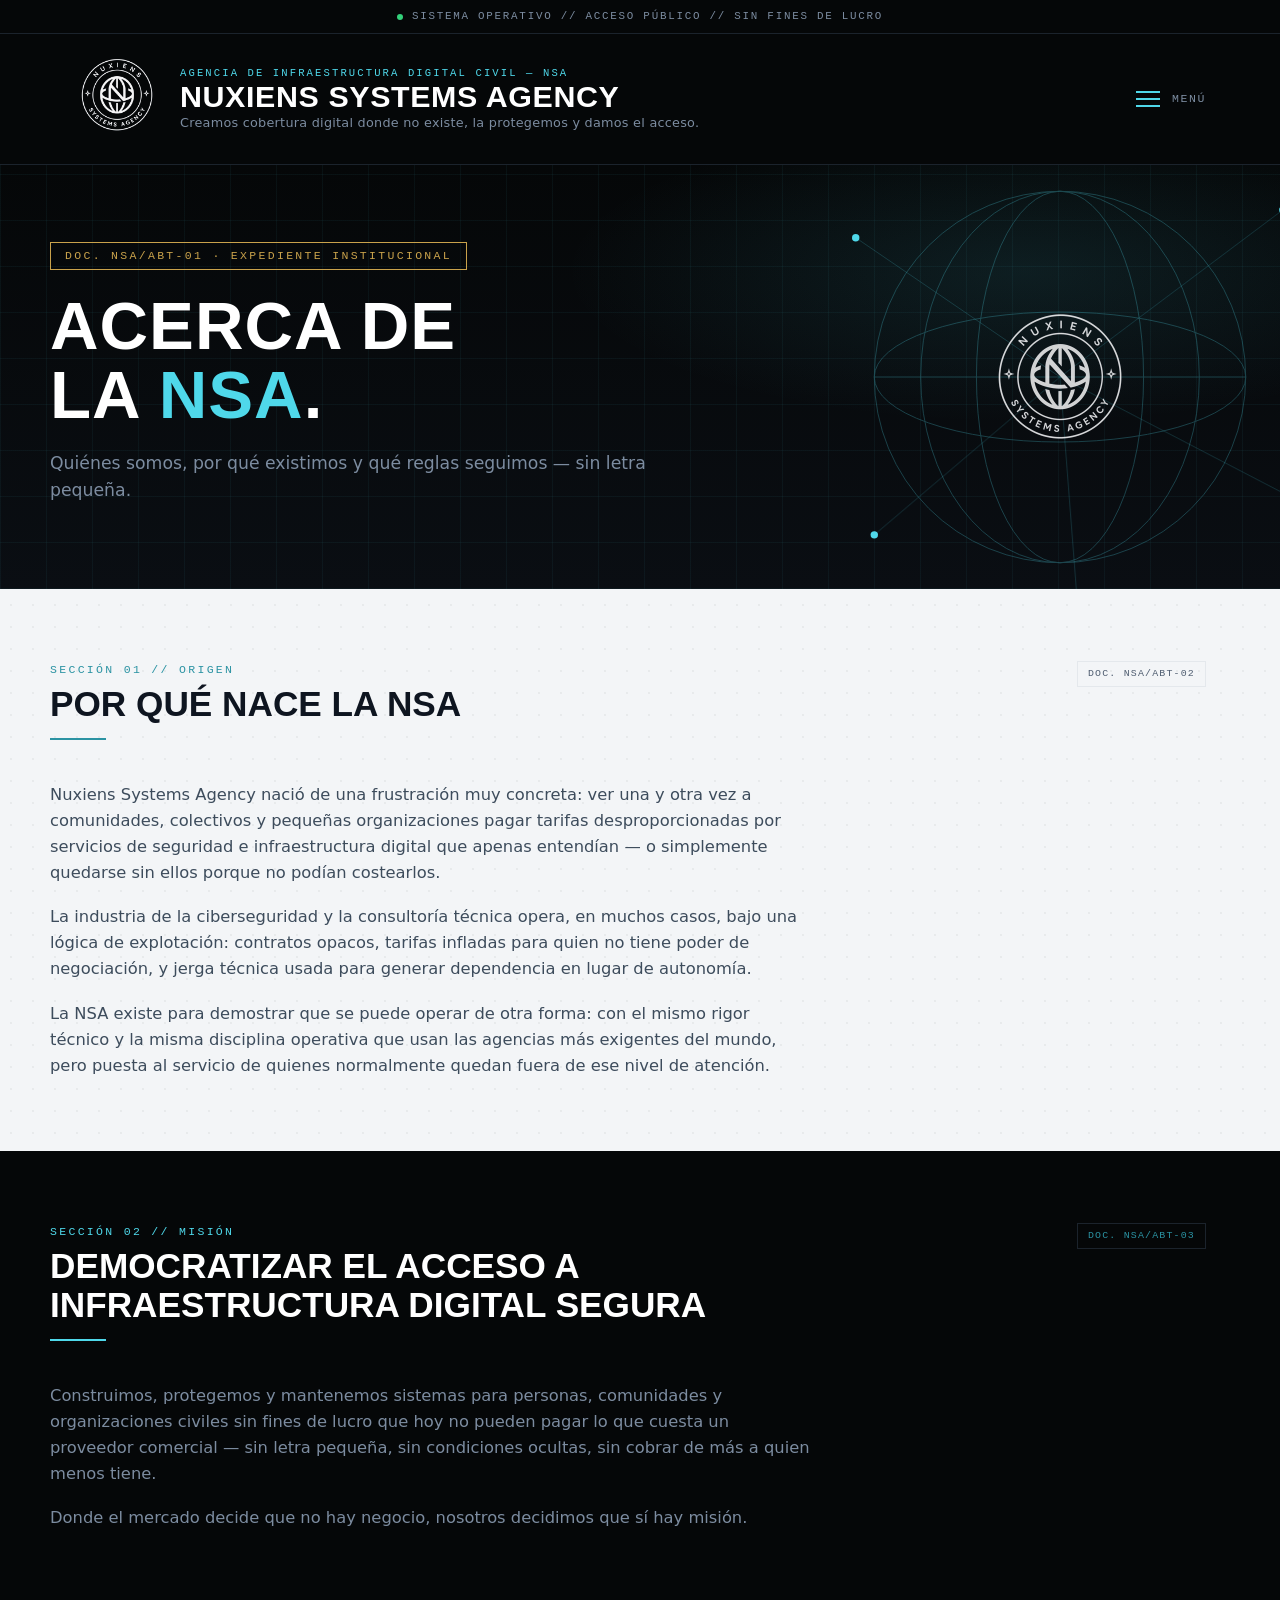
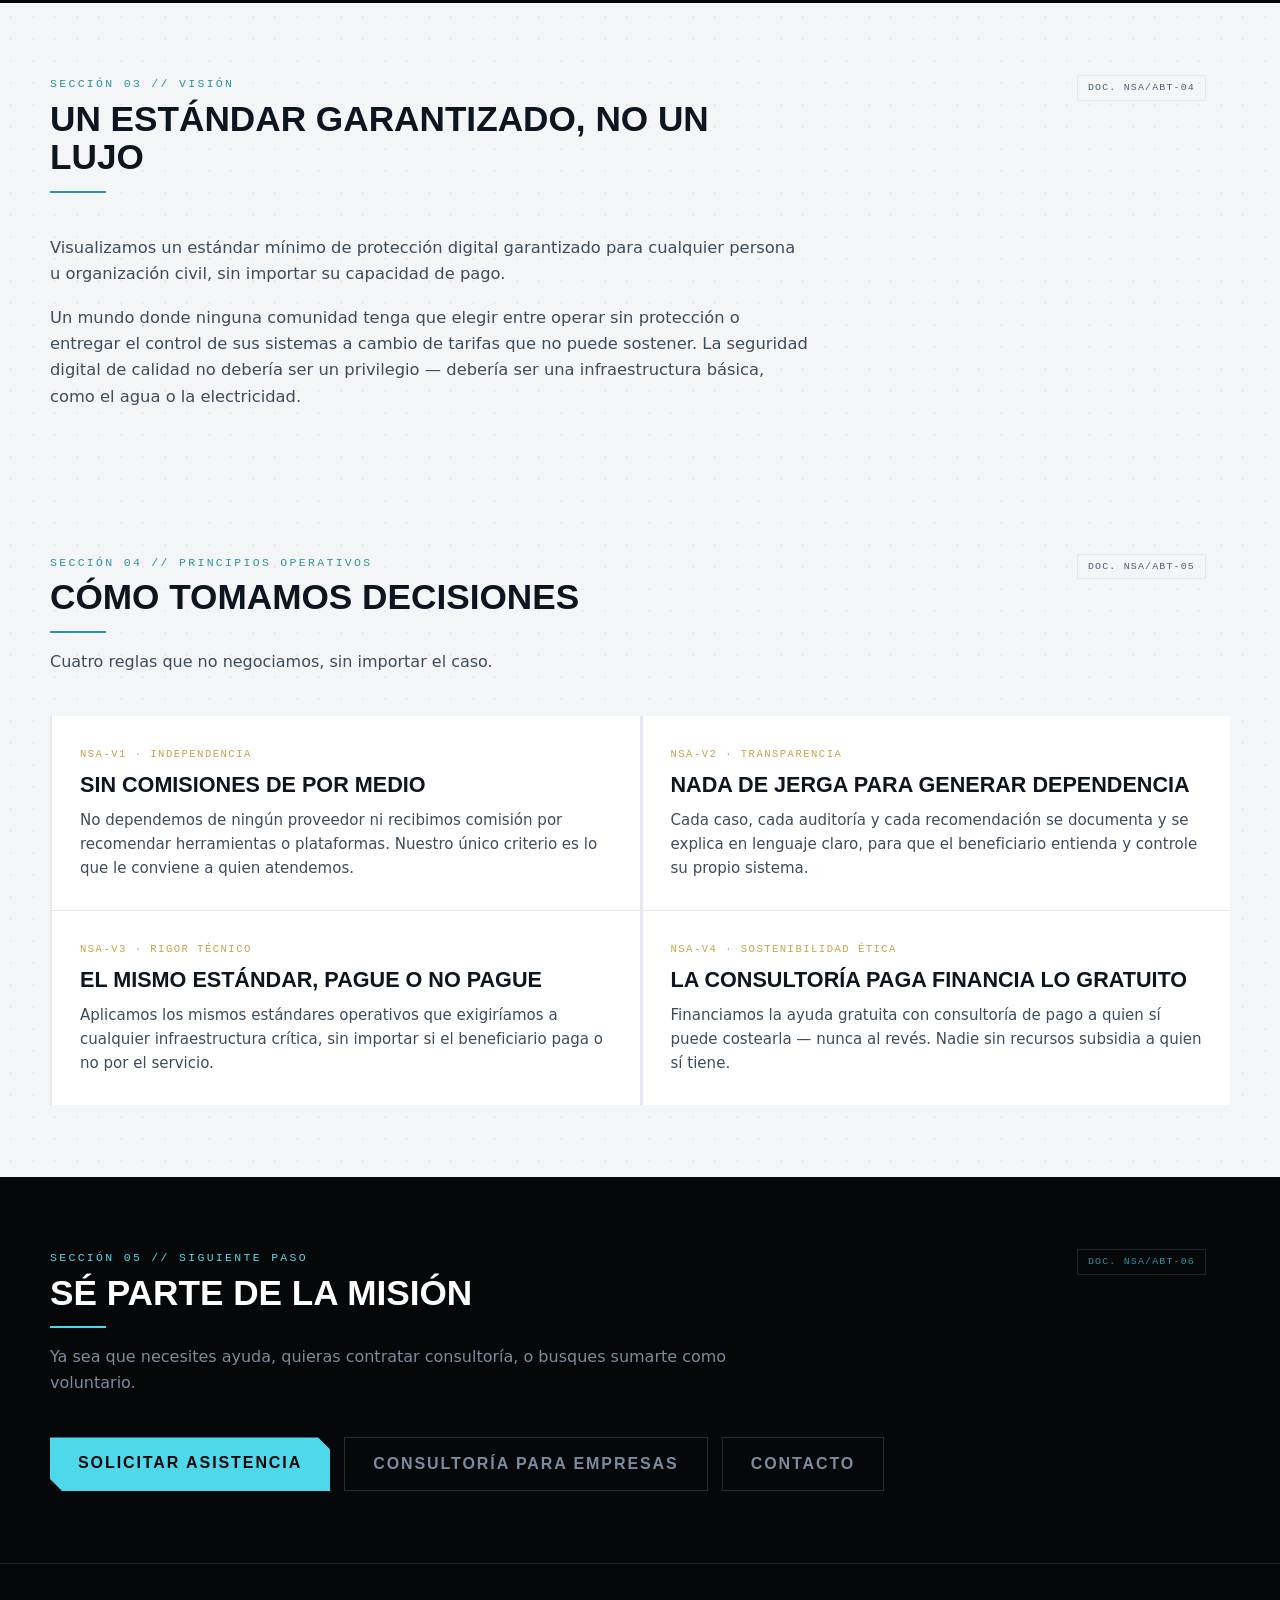
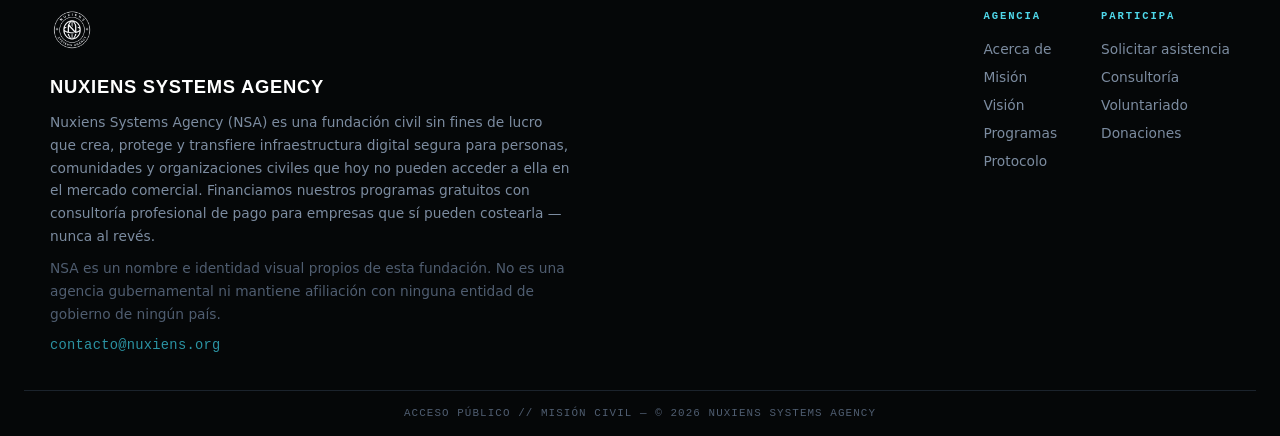
==== acerca/index.html @ 6e43132d "Clean About URL, sidebar-style menu, logo links home (#14) - Move acerca.html to acerca/index.html s" ====
<!DOCTYPE html>
<html lang="es">
<head>
<meta charset="UTF-8">
<meta name="viewport" content="width=device-width, initial-scale=1.0">
<title>Acerca de — Nuxiens Systems Agency</title>
<link rel="icon" type="image/png" sizes="32x32" href="/favicon-32.png">
<link rel="apple-touch-icon" sizes="180x180" href="/favicon-180.png">
<meta http-equiv="Content-Security-Policy" content="default-src 'none'; style-src 'self' https://fonts.googleapis.com; font-src https://fonts.gstatic.com; img-src 'self'; connect-src 'none'; script-src 'none'; object-src 'none'; base-uri 'none'; form-action 'none'; upgrade-insecure-requests">
<meta name="referrer" content="strict-origin-when-cross-origin">
<link rel="preconnect" href="https://fonts.googleapis.com">
<link rel="preconnect" href="https://fonts.gstatic.com" crossorigin>
<link href="https://fonts.googleapis.com/css2?family=Saira+Condensed:wght@500;600;700&family=Public+Sans:wght@400;500;600;700&family=IBM+Plex+Mono:wght@400;500&display=swap" rel="stylesheet">
<link rel="stylesheet" href="/style.css">
</head>
<body>

<!-- Barra de estado del sistema -->
<div class="status-bar"><span class="status-dot" aria-hidden="true"></span>Sistema operativo // Acceso público // Sin fines de lucro</div>

<header>
  <div class="header-inner">
    <!-- Sello oficial NSA -->
    <a href="/" aria-label="Ir al inicio">
      <img class="seal" src="/nsa-seal.png" width="86" height="86" alt="Sello de Nuxiens Systems Agency">
    </a>
    <div class="agency-id">
      <div class="eyebrow">Agencia de infraestructura digital civil — NSA</div>
      <h1>Nuxiens Systems Agency</h1>
      <div class="sub">Creamos cobertura digital donde no existe, la protegemos y damos el acceso.</div>
    </div>
    <a href="#menu-open" class="menu-btn">
      <span class="menu-icon"><span></span><span></span><span></span></span>
      <span class="menu-btn-text">Menú</span>
    </a>
  </div>
</header>

<!-- Panel de navegación tipo sidebar (se abre/cierra vía :target, sin JS) -->
<div id="menu-open" class="menu-overlay" aria-label="Navegación principal">
  <a href="/acerca/#acerca" class="menu-backdrop" aria-label="Cerrar menú"></a>
  <nav class="menu-panel">
    <a href="/acerca/#acerca" class="menu-close">Cerrar ×</a>
    <div class="menu-overlay-inner">
      <a href="/acerca/" class="menu-link" aria-current="page"><span class="menu-num">01</span>Acerca de</a>
      <a href="/#mision" class="menu-link"><span class="menu-num">02</span>Misión</a>
      <a href="/#vision" class="menu-link"><span class="menu-num">03</span>Visión</a>
      <a href="/#programas" class="menu-link"><span class="menu-num">04</span>Programas</a>
      <a href="/#consultoria" class="menu-link"><span class="menu-num">05</span>Consultoría</a>
      <a href="/#operacion" class="menu-link"><span class="menu-num">06</span>Cómo operamos</a>
      <a href="/#elegibilidad" class="menu-link"><span class="menu-num">07</span>Elegibilidad</a>
      <a href="/#contacto" class="menu-link"><span class="menu-num">08</span>Contacto</a>
    </div>
  </nav>
</div>

<!-- HERO -->
<section class="hero" id="acerca">
  <div class="hero-network-wrap" aria-hidden="true">
    <svg class="hero-network" viewBox="0 0 560 560">
      <g class="hn-grid">
        <circle cx="280" cy="280" r="200"/>
        <ellipse cx="280" cy="280" rx="200" ry="70"/>
        <ellipse cx="280" cy="280" rx="90" ry="200"/>
        <ellipse cx="280" cy="280" rx="150" ry="200"/>
        <line x1="80" y1="280" x2="480" y2="280"/>
      </g>
      <g class="hn-links">
        <line x1="280" y1="280" x2="60" y2="130"/>
        <line x1="280" y1="280" x2="520" y2="100"/>
        <line x1="280" y1="280" x2="530" y2="410"/>
        <line x1="280" y1="280" x2="80" y2="450"/>
        <line x1="280" y1="280" x2="300" y2="540"/>
      </g>
      <g class="hn-nodes">
        <circle cx="60" cy="130" r="4"/>
        <circle cx="520" cy="100" r="4"/>
        <circle cx="530" cy="410" r="4"/>
        <circle cx="80" cy="450" r="4"/>
        <circle cx="300" cy="540" r="4"/>
      </g>
    </svg>
    <img class="hero-hub-seal" src="/nsa-seal.png" alt="">
  </div>
  <div class="hero-inner">
    <span class="directive">Doc. NSA/ABT-01 · Expediente institucional</span>
    <h2>Acerca de<br>la <span class="hl">NSA</span>.</h2>
    <p class="lede">
      Quiénes somos, por qué existimos y qué reglas seguimos — sin letra pequeña.
    </p>
  </div>
</section>

<!-- ORIGEN -->
<section id="origen">
  <div class="section-inner">
    <div class="file-ref">Doc. NSA/ABT-02</div>
    <div class="section-head">
      <div class="code">SECCIÓN 01 // ORIGEN</div>
      <h3>Por qué nace la NSA</h3>
    </div>
    <div class="prose">
      <p>Nuxiens Systems Agency nació de una frustración muy concreta: ver una y otra vez a comunidades, colectivos y pequeñas organizaciones pagar tarifas desproporcionadas por servicios de seguridad e infraestructura digital que apenas entendían — o simplemente quedarse sin ellos porque no podían costearlos.</p>
      <p>La industria de la ciberseguridad y la consultoría técnica opera, en muchos casos, bajo una lógica de explotación: contratos opacos, tarifas infladas para quien no tiene poder de negociación, y jerga técnica usada para generar dependencia en lugar de autonomía.</p>
      <p>La NSA existe para demostrar que se puede operar de otra forma: con el mismo rigor técnico y la misma disciplina operativa que usan las agencias más exigentes del mundo, pero puesta al servicio de quienes normalmente quedan fuera de ese nivel de atención.</p>
    </div>
  </div>
</section>

<!-- MISIÓN -->
<section class="ops" id="mision-detalle">
  <div class="section-inner">
    <div class="file-ref">Doc. NSA/ABT-03</div>
    <div class="section-head">
      <div class="code">SECCIÓN 02 // MISIÓN</div>
      <h3>Democratizar el acceso a infraestructura digital segura</h3>
    </div>
    <div class="prose">
      <p>Construimos, protegemos y mantenemos sistemas para personas, comunidades y organizaciones civiles sin fines de lucro que hoy no pueden pagar lo que cuesta un proveedor comercial — sin letra pequeña, sin condiciones ocultas, sin cobrar de más a quien menos tiene.</p>
      <p>Donde el mercado decide que no hay negocio, nosotros decidimos que sí hay misión.</p>
    </div>
  </div>
</section>

<!-- VISIÓN -->
<section id="vision-detalle">
  <div class="section-inner">
    <div class="file-ref">Doc. NSA/ABT-04</div>
    <div class="section-head">
      <div class="code">SECCIÓN 03 // VISIÓN</div>
      <h3>Un estándar garantizado, no un lujo</h3>
    </div>
    <div class="prose">
      <p>Visualizamos un estándar mínimo de protección digital garantizado para cualquier persona u organización civil, sin importar su capacidad de pago.</p>
      <p>Un mundo donde ninguna comunidad tenga que elegir entre operar sin protección o entregar el control de sus sistemas a cambio de tarifas que no puede sostener. La seguridad digital de calidad no debería ser un privilegio — debería ser una infraestructura básica, como el agua o la electricidad.</p>
    </div>
  </div>
</section>

<!-- VALORES -->
<section id="valores">
  <div class="section-inner">
    <div class="file-ref">Doc. NSA/ABT-05</div>
    <div class="section-head">
      <div class="code">SECCIÓN 04 // PRINCIPIOS OPERATIVOS</div>
      <h3>Cómo tomamos decisiones</h3>
      <p>Cuatro reglas que no negociamos, sin importar el caso.</p>
    </div>
    <div class="grid-2">
      <article class="card">
        <div class="prog-code">NSA-V1 · Independencia</div>
        <h4>Sin comisiones de por medio</h4>
        <p>No dependemos de ningún proveedor ni recibimos comisión por recomendar herramientas o plataformas. Nuestro único criterio es lo que le conviene a quien atendemos.</p>
      </article>
      <article class="card">
        <div class="prog-code">NSA-V2 · Transparencia</div>
        <h4>Nada de jerga para generar dependencia</h4>
        <p>Cada caso, cada auditoría y cada recomendación se documenta y se explica en lenguaje claro, para que el beneficiario entienda y controle su propio sistema.</p>
      </article>
      <article class="card">
        <div class="prog-code">NSA-V3 · Rigor técnico</div>
        <h4>El mismo estándar, pague o no pague</h4>
        <p>Aplicamos los mismos estándares operativos que exigiríamos a cualquier infraestructura crítica, sin importar si el beneficiario paga o no por el servicio.</p>
      </article>
      <article class="card">
        <div class="prog-code">NSA-V4 · Sostenibilidad ética</div>
        <h4>La consultoría paga financia lo gratuito</h4>
        <p>Financiamos la ayuda gratuita con consultoría de pago a quien sí puede costearla — nunca al revés. Nadie sin recursos subsidia a quien sí tiene.</p>
      </article>
    </div>
  </div>
</section>

<!-- PARTICIPA -->
<section class="ops" id="participa">
  <div class="section-inner">
    <div class="file-ref">Doc. NSA/ABT-06</div>
    <div class="section-head">
      <div class="code">SECCIÓN 05 // SIGUIENTE PASO</div>
      <h3>Sé parte de la misión</h3>
      <p>Ya sea que necesites ayuda, quieras contratar consultoría, o busques sumarte como voluntario.</p>
    </div>
    <div class="hero-actions">
      <a class="btn btn-primary" href="/#elegibilidad">Solicitar asistencia</a>
      <a class="btn btn-ghost" href="/#consultoria">Consultoría para empresas</a>
      <a class="btn btn-ghost" href="/#contacto">Contacto</a>
    </div>
  </div>
</section>

<footer>
  <div class="footer-inner">
    <div class="f-id">
      <a href="/" aria-label="Ir al inicio"><img src="/nsa-seal.png" alt="" width="44" height="44"></a>
      <h6>Nuxiens Systems Agency</h6>
      <p>Nuxiens Systems Agency (NSA) es una fundación civil sin fines de lucro que crea, protege y transfiere infraestructura digital segura para personas, comunidades y organizaciones civiles que hoy no pueden acceder a ella en el mercado comercial. Financiamos nuestros programas gratuitos con consultoría profesional de pago para empresas que sí pueden costearla — nunca al revés.</p>
      <p class="f-disclaimer">NSA es un nombre e identidad visual propios de esta fundación. No es una agencia gubernamental ni mantiene afiliación con ninguna entidad de gobierno de ningún país.</p>
      <p class="f-contact"><a href="mailto:contacto@nuxiens.org">contacto@nuxiens.org</a></p>
    </div>
    <div class="f-links">
      <div>
        <h6>Agencia</h6>
        <a href="/acerca/">Acerca de</a>
        <a href="/#mision">Misión</a>
        <a href="/#vision">Visión</a>
        <a href="/#programas">Programas</a>
        <a href="/#operacion">Protocolo</a>
      </div>
      <div>
        <h6>Participa</h6>
        <a href="/#elegibilidad">Solicitar asistencia</a>
        <a href="/#consultoria">Consultoría</a>
        <a href="/#contacto">Voluntariado</a>
        <a href="/#contacto">Donaciones</a>
      </div>
    </div>
  </div>
  <div class="f-bottom">ACCESO PÚBLICO // MISIÓN CIVIL — © 2026 Nuxiens Systems Agency</div>
</footer>

</body>
</html>
---- style.css ----
:root{
  --void:#050708;
  --void-2:#0A0E13;
  --panel:#0D1319;
  --line:#1B232C;
  --line-soft:#222D38;
  --steel:#7C8CA0;
  --steel-dim:#4F5D70;
  --ink:#0E1520;
  --paper:#F3F5F7;
  --paper-2:#E4E8EC;
  --cyan:#4FD8EA;
  --cyan-dim:#2B93A3;
  --gold:#C9A24B;
  --status:#33D17A;
  --white:#FFFFFF;
}
*{margin:0;padding:0;box-sizing:border-box;}
html{scroll-behavior:smooth;}
body{
  font-family:'Public Sans',system-ui,sans-serif;
  background:
    radial-gradient(rgba(15,25,35,.05) 1px, transparent 1.4px) 0 0/22px 22px,
    var(--paper);
  color:var(--ink);
  line-height:1.6;
}
::selection{background:var(--cyan);color:var(--void);}

/* ============ BARRA DE ESTADO ============ */
.status-bar{
  background:var(--void);
  border-bottom:1px solid var(--line);
  color:var(--steel);
  font-family:'IBM Plex Mono',monospace;
  font-size:0.68rem;
  letter-spacing:0.16em;
  text-align:center;
  padding:8px 12px;
  text-transform:uppercase;
  position:sticky;top:0;z-index:100;
  display:flex;align-items:center;justify-content:center;gap:9px;
}
.status-dot{
  width:6px;height:6px;border-radius:50%;
  background:var(--status);
  box-shadow:0 0 0 0 rgba(51,209,122,.5);
  animation:statusPulse 2.4s ease-out infinite;
  flex-shrink:0;
}
@keyframes statusPulse{
  0%{box-shadow:0 0 0 0 rgba(51,209,122,.5);}
  70%{box-shadow:0 0 0 7px rgba(51,209,122,0);}
  100%{box-shadow:0 0 0 0 rgba(51,209,122,0);}
}

/* ============ HEADER ============ */
header{
  background:var(--void);
  border-bottom:1px solid var(--line);
}
.header-inner{
  max-width:1180px;margin:0 auto;
  display:flex;align-items:center;gap:20px;
  padding:18px 24px;
}
.seal{flex-shrink:0;}
.agency-id{min-width:0;}
.agency-id .eyebrow{
  font-family:'IBM Plex Mono',monospace;
  font-size:0.66rem;letter-spacing:0.2em;
  color:var(--cyan);text-transform:uppercase;
}
.agency-id h1{
  font-family:'Saira Condensed',sans-serif;
  font-weight:700;font-size:1.9rem;line-height:1.05;
  color:var(--white);letter-spacing:0.02em;
  text-transform:uppercase;
}
.agency-id .sub{
  font-size:0.8rem;color:var(--steel);
  letter-spacing:0.02em;
}
/* ============ MENÚ (:target, sin JS) ============ */
.menu-btn{
  margin-left:auto;flex-shrink:0;cursor:pointer;
  display:flex;align-items:center;gap:12px;
  font-family:'IBM Plex Mono',monospace;
  font-size:0.72rem;letter-spacing:0.14em;text-transform:uppercase;
  color:var(--steel);text-decoration:none;
}
.menu-icon{display:flex;flex-direction:column;gap:5px;width:24px;}
.menu-icon span{
  display:block;height:2px;background:var(--cyan);
}
.menu-btn:hover,.menu-btn:focus-visible{color:var(--cyan);outline:none;}

.menu-overlay{
  position:fixed;inset:0;z-index:200;
  visibility:hidden;
  transition:visibility 0s linear .34s;
}
.menu-overlay:target{visibility:visible;transition-delay:0s;}
.menu-backdrop{
  position:absolute;inset:0;display:block;
  background:rgba(5,7,8,.72);
  opacity:0;
  transition:opacity .34s ease;
}
.menu-overlay:target .menu-backdrop{opacity:1;}
.menu-panel{
  position:absolute;top:0;right:0;bottom:0;
  width:min(440px,88vw);
  background:var(--void);
  border-left:1px solid var(--line);
  box-shadow:-24px 0 60px rgba(0,0,0,.45);
  overflow-y:auto;
  transform:translateX(100%);
  transition:transform .34s cubic-bezier(.16,1,.3,1);
}
.menu-overlay:target .menu-panel{transform:translateX(0);}
.menu-close{
  position:absolute;top:24px;right:24px;
  font-family:'IBM Plex Mono',monospace;
  font-size:0.72rem;letter-spacing:0.14em;text-transform:uppercase;
  color:var(--steel);text-decoration:none;
}
.menu-close:hover{color:var(--cyan);}
.menu-overlay-inner{
  padding:100px 32px 60px;
}
.menu-link{
  display:flex;align-items:baseline;gap:16px;
  padding:18px 0;border-bottom:1px solid var(--line);
  font-family:'Saira Condensed',sans-serif;
  font-size:1.6rem;font-weight:700;
  text-transform:uppercase;letter-spacing:.01em;
  color:var(--white);text-decoration:none;
  transition:color .15s,padding-left .15s;
}
.menu-link:first-child{border-top:1px solid var(--line);}
.menu-link:hover,.menu-link:focus-visible{color:var(--cyan);padding-left:14px;outline:none;}
.menu-link[aria-current="page"]{color:var(--cyan);}
.menu-num{
  font-family:'IBM Plex Mono',monospace;
  font-size:.85rem;font-weight:400;
  color:var(--cyan-dim);
}

/* ============ HERO ============ */
.hero{
  background:
    radial-gradient(ellipse 60% 60% at 80% 25%,rgba(79,216,234,.10),transparent 60%),
    repeating-linear-gradient(0deg,rgba(79,216,234,.05) 0 1px,transparent 1px 46px),
    repeating-linear-gradient(90deg,rgba(79,216,234,.05) 0 1px,transparent 1px 46px),
    linear-gradient(180deg,var(--void) 0%,var(--void-2) 100%);
  color:var(--white);
  padding:76px 24px 84px;
  position:relative;overflow:hidden;
}
.hero-network-wrap{
  position:absolute;top:50%;right:-40px;
  transform:translateY(-50%);
  width:520px;height:520px;z-index:0;pointer-events:none;
}
.hero-network{width:100%;height:100%;display:block;}
.hn-grid{fill:none;stroke:var(--cyan);stroke-width:1;opacity:.28;}
.hn-links line{
  stroke:var(--cyan);stroke-width:1;opacity:.2;
  animation:hnPulse 3.2s ease-in-out infinite;
}
.hn-links line:nth-child(2){animation-delay:.5s;}
.hn-links line:nth-child(3){animation-delay:1s;}
.hn-links line:nth-child(4){animation-delay:1.5s;}
.hn-links line:nth-child(5){animation-delay:2s;}
.hn-nodes circle{fill:var(--cyan);}
.hero-hub-seal{
  position:absolute;top:50%;left:50%;
  transform:translate(-50%,-50%);
  width:150px;height:150px;opacity:.85;
}
@keyframes hnPulse{0%,100%{opacity:.15;}50%{opacity:.6;}}
.hero-inner{max-width:1180px;margin:0 auto;position:relative;z-index:1;}
.hero .directive{
  display:inline-block;
  font-family:'IBM Plex Mono',monospace;
  font-size:0.72rem;letter-spacing:0.2em;
  color:var(--gold);
  border:1px solid var(--gold);
  padding:4px 14px;margin-bottom:22px;
  text-transform:uppercase;
}
.hero h2{
  font-family:'Saira Condensed',sans-serif;
  font-weight:700;
  font-size:clamp(2.4rem,5.5vw,4.2rem);
  line-height:1.02;text-transform:uppercase;
  letter-spacing:0.015em;
  max-width:820px;
}
.hero h2 .hl{color:var(--cyan);}
.hero p.lede{
  max-width:640px;margin-top:20px;
  font-size:1.08rem;color:var(--steel);
}
.hero-actions{margin-top:34px;display:flex;gap:14px;flex-wrap:wrap;}
.btn{
  font-family:'Saira Condensed',sans-serif;
  font-weight:600;font-size:1rem;
  letter-spacing:0.12em;text-transform:uppercase;
  text-decoration:none;
  padding:13px 28px;
  display:inline-block;
  transition:transform .12s,background .15s,color .15s,border-color .15s;
}
.btn:active{transform:translateY(1px);}
.btn-primary{
  background:var(--cyan);color:var(--void);
  clip-path:polygon(0 0,calc(100% - 12px) 0,100% 12px,100% 100%,12px 100%,0 calc(100% - 12px));
}
.btn-primary:hover{background:#7EE5F2;}
.btn-ghost{border:1.5px solid var(--line-soft);color:var(--steel);}
.btn-ghost:hover{border-color:var(--cyan);color:var(--cyan);}

/* ============ FRANJA DE CREDENCIALES ============ */
.stats-strip{background:var(--void-2);border-bottom:1px solid var(--line);}
.stats-inner{
  max-width:1180px;margin:0 auto;padding:26px 24px;
  display:grid;grid-template-columns:repeat(4,1fr);gap:20px;
}
.stat{text-align:center;border-left:1px solid var(--line);}
.stat:first-child{border-left:none;}
.stat-num{
  display:block;font-family:'Saira Condensed',sans-serif;
  font-weight:700;font-size:1.9rem;color:var(--cyan);
  letter-spacing:.02em;line-height:1.1;
}
.stat-label{
  display:block;font-family:'IBM Plex Mono',monospace;
  font-size:.62rem;letter-spacing:.1em;text-transform:uppercase;
  color:var(--steel);margin-top:4px;
}

/* ============ SECCIONES ============ */
section{padding:72px 24px;}
.section-inner{max-width:1180px;margin:0 auto;position:relative;}
.section-head{margin-bottom:42px;max-width:720px;}
.section-head.compact{margin-bottom:18px;}
.section-head .code{
  font-family:'IBM Plex Mono',monospace;
  font-size:0.72rem;letter-spacing:0.2em;
  color:var(--cyan-dim);text-transform:uppercase;
}
.section-head h3{
  font-family:'Saira Condensed',sans-serif;
  font-weight:700;font-size:2.2rem;
  text-transform:uppercase;line-height:1.1;
  color:var(--ink);
  margin-top:6px;
}
.section-head h3::after{
  content:"";display:block;width:56px;height:2px;
  background:var(--cyan-dim);margin-top:14px;
}
.section-head p{margin-top:16px;color:#3D4C5C;}

/* Texto corrido (párrafos largos) */
.prose{max-width:760px;}
.prose p{font-size:1.02rem;color:#3D4C5C;margin-bottom:18px;}
.prose p:last-child{margin-bottom:0;}
.ops .prose p{color:var(--steel);}

/* ============ ETIQUETA DE EXPEDIENTE ============ */
.file-ref{
  position:absolute;top:0;right:24px;
  font-family:'IBM Plex Mono',monospace;
  font-size:.62rem;letter-spacing:.12em;
  color:var(--steel-dim);text-transform:uppercase;
  border:1px solid var(--paper-2);
  padding:4px 10px;
}
.ops .file-ref{color:var(--cyan-dim);border-color:var(--line);}
@media (max-width:900px){.file-ref{display:none;}}

/* Tarjetas */
.grid-3{display:grid;grid-template-columns:repeat(3,1fr);gap:1px;background:var(--paper-2);}
.grid-2{display:grid;grid-template-columns:repeat(2,1fr);gap:1px;background:var(--paper-2);}
.card{
  background:var(--white);
  border-left:2px solid var(--paper-2);
  padding:30px 28px;
  transition:border-left-color .2s,background .2s;
}
.card:hover{border-left-color:var(--cyan-dim);background:#FAFEFF;}
.card .prog-code{
  font-family:'IBM Plex Mono',monospace;
  font-size:0.66rem;letter-spacing:.14em;
  color:var(--gold);text-transform:uppercase;
}
.card h4{
  font-family:'Saira Condensed',sans-serif;
  font-weight:600;font-size:1.35rem;
  text-transform:uppercase;color:var(--ink);
  margin:10px 0 10px;line-height:1.15;
}
.card p{font-size:0.94rem;color:#3D4C5C;}

/* Cómo operamos */
.ops{background:var(--void);color:var(--steel);}
.ops .section-head h3{color:var(--white);}
.ops .section-head h3::after{background:var(--cyan);}
.ops .section-head .code{color:var(--cyan);}
.ops .section-head p{color:var(--steel);}
.steps{display:grid;grid-template-columns:repeat(4,1fr);gap:1px;background:var(--line);}
.step{background:var(--panel);padding:26px 24px;position:relative;}
.step::after{
  content:"→";position:absolute;top:24px;right:-11px;
  color:var(--cyan-dim);font-family:'IBM Plex Mono',monospace;
  font-size:.9rem;z-index:2;
}
.step:last-child::after{content:none;}
.step .n{
  font-family:'IBM Plex Mono',monospace;
  color:var(--cyan);font-size:0.76rem;letter-spacing:0.14em;
}
.step h5{
  font-family:'Saira Condensed',sans-serif;
  font-weight:600;font-size:1.15rem;
  text-transform:uppercase;color:var(--white);
  margin:8px 0 8px;
}
.step p{font-size:0.88rem;color:var(--steel);}

/* Elegibilidad */
.elig{background:var(--paper-2);}
.elig-grid{display:grid;grid-template-columns:1.1fr .9fr;gap:44px;align-items:start;}
.elig ul{list-style:none;margin-top:8px;}
.elig li{
  padding:14px 0 14px 34px;position:relative;
  border-bottom:1px solid #CBD6E2;
  font-size:0.98rem;
}
.elig li::before{
  content:"";position:absolute;left:6px;top:20px;
  width:14px;height:6px;background:var(--gold);
}
.notice{
  background:var(--white);
  border-left:3px solid var(--gold);
  padding:26px 26px;
}
.notice .n-head{
  font-family:'IBM Plex Mono',monospace;
  font-size:0.68rem;letter-spacing:0.18em;
  color:var(--gold);text-transform:uppercase;
  margin-bottom:10px;
}
.notice h5{
  font-family:'Saira Condensed',sans-serif;
  font-size:1.3rem;text-transform:uppercase;
  color:var(--ink);margin-bottom:10px;
}
.notice p{font-size:0.94rem;color:#3D4C5C;margin-bottom:16px;}
.notice p a{color:var(--cyan-dim);font-weight:600;}

/* Consultoría */
.consult-cta{
  margin-top:36px;padding-top:28px;
  border-top:1px solid var(--paper-2);
  display:flex;align-items:center;gap:24px;flex-wrap:wrap;
}
.consult-cta p{color:#3D4C5C;font-size:0.94rem;max-width:460px;}

/* Contacto */
.contact{background:var(--white);}
.contact-grid{display:grid;grid-template-columns:repeat(4,1fr);gap:1px;background:var(--paper-2);}
.channel{
  background:var(--white);
  border-left:2px solid var(--paper-2);
  padding:24px;
  transition:border-left-color .2s;
}
.channel:hover{border-left-color:var(--cyan-dim);}
.channel .ch-code{
  font-family:'IBM Plex Mono',monospace;
  font-size:0.66rem;letter-spacing:.14em;
  color:var(--cyan-dim);text-transform:uppercase;
}
.channel h5{
  font-family:'Saira Condensed',sans-serif;
  font-size:1.2rem;text-transform:uppercase;
  color:var(--ink);margin:6px 0 6px;
}
.channel p{font-size:0.9rem;color:#3D4C5C;}
.channel a{color:var(--cyan-dim);font-weight:600;text-decoration:none;}
.channel a:hover{text-decoration:underline;}

/* ============ FOOTER ============ */
footer{
  background:var(--void);
  color:var(--steel);
  border-top:1px solid var(--line);
  padding:44px 24px 0;
}
.footer-inner{
  max-width:1180px;margin:0 auto;
  display:flex;gap:48px;align-items:flex-start;
  flex-wrap:wrap;padding-bottom:32px;
}
.footer-inner .f-id{max-width:520px;}
.footer-inner .f-id img{
  width:44px;height:44px;margin-bottom:12px;
}
.footer-inner .f-id h6{
  font-family:'Saira Condensed',sans-serif;
  color:var(--white);font-size:1.15rem;
  text-transform:uppercase;letter-spacing:0.04em;
}
.footer-inner .f-id p{font-size:0.86rem;margin-top:10px;line-height:1.65;}
.f-disclaimer{color:var(--steel-dim);font-size:0.78rem;}
.f-contact{
  font-family:'IBM Plex Mono',monospace;
  font-size:0.78rem;letter-spacing:.02em;
}
.f-contact a{color:var(--cyan-dim);text-decoration:none;}
.f-contact a:hover{text-decoration:underline;}
.f-links{margin-left:auto;display:flex;gap:44px;flex-wrap:wrap;}
.f-links div h6{
  font-family:'IBM Plex Mono',monospace;
  font-size:0.66rem;letter-spacing:0.18em;
  color:var(--cyan);text-transform:uppercase;
  margin-bottom:10px;
}
.f-links a{
  display:block;color:var(--steel);
  text-decoration:none;font-size:0.86rem;
  padding:3px 0;
}
.f-links a:hover{color:var(--cyan);}
.f-bottom{
  border-top:1px solid var(--line);
  font-family:'IBM Plex Mono',monospace;
  font-size:0.68rem;letter-spacing:0.1em;
  text-align:center;padding:14px 0;
  color:var(--steel-dim);text-transform:uppercase;
}

/* ============ RESPONSIVE ============ */
@media (max-width:900px){
  .grid-3,.grid-2{grid-template-columns:1fr;}
  .contact-grid{grid-template-columns:1fr 1fr;}
  .steps{grid-template-columns:1fr 1fr;}
  .step::after{content:none;}
  .stats-inner{grid-template-columns:1fr 1fr;row-gap:22px;}
  .stat:nth-child(3){border-left:none;}
  .elig-grid{grid-template-columns:1fr;}
  .agency-id h1{font-size:1.45rem;}
  .hero-network-wrap{width:400px;height:400px;right:-80px;}
}
@media (max-width:700px){
  .hero-network-wrap{display:none;}
}
@media (max-width:540px){
  .steps,.contact-grid{grid-template-columns:1fr;}
  .stats-inner{grid-template-columns:1fr;}
  .stat{border-left:none;border-top:1px solid var(--line);padding-top:14px;}
  .stat:first-child{padding-top:0;border-top:none;}
  section{padding:52px 20px;}
  .menu-btn-text{display:none;}
  .agency-id .sub{display:none;}
}
@media (prefers-reduced-motion:reduce){
  *{transition:none!important;animation:none!important;}
  html{scroll-behavior:auto;}
}
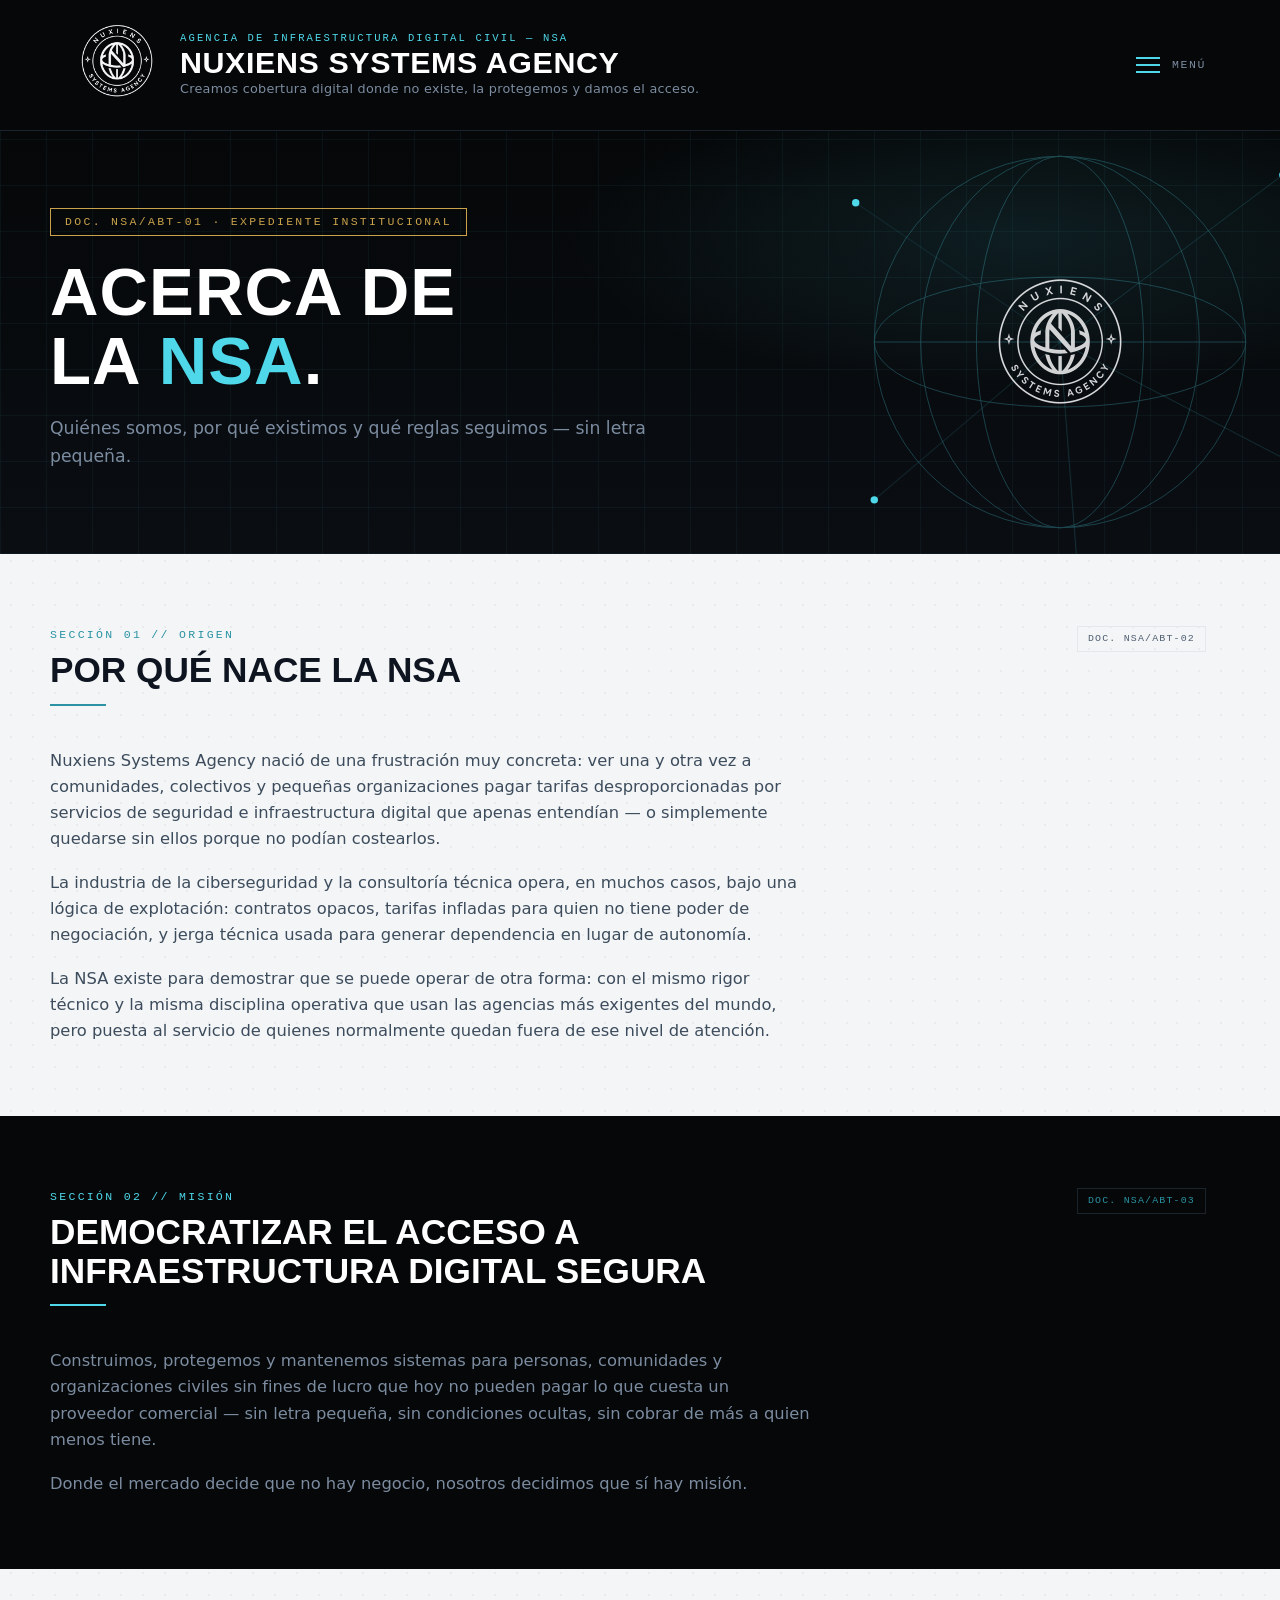
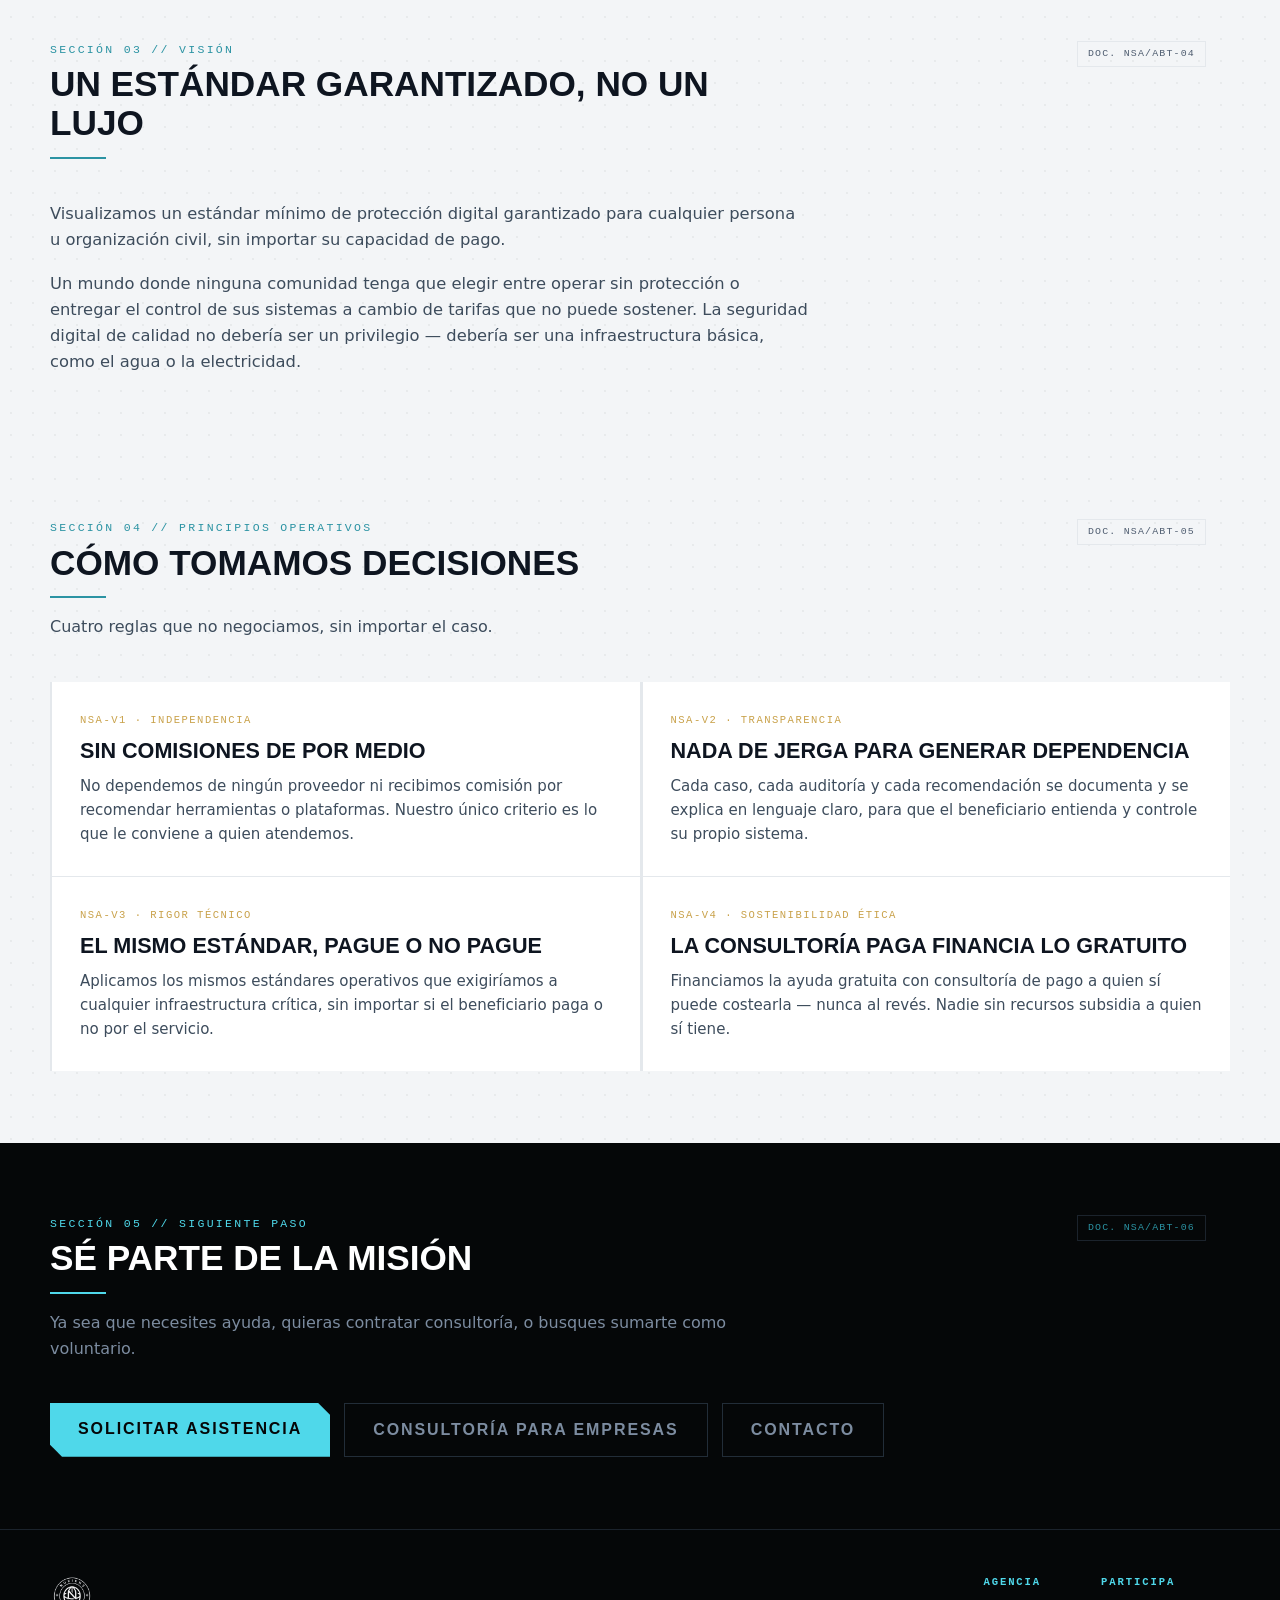
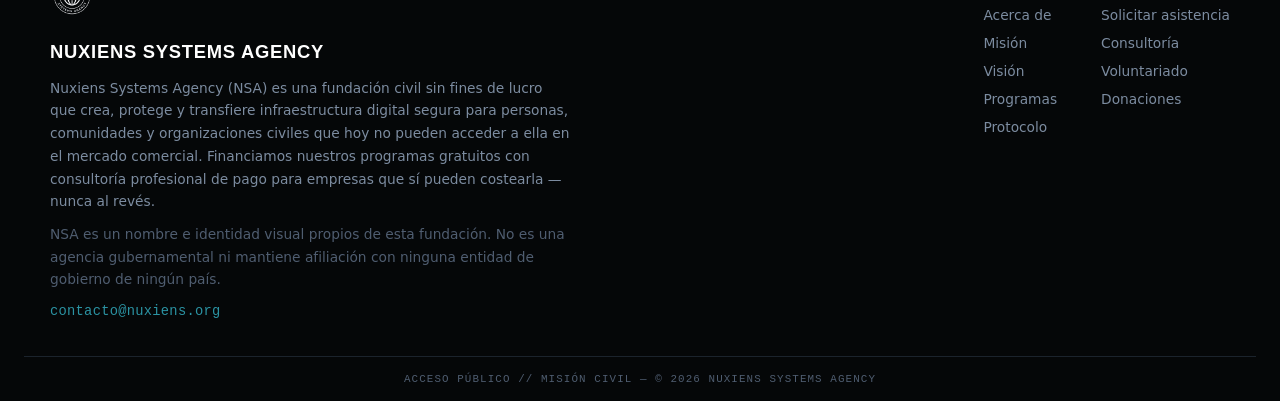
==== commit bc9f194d: "Remove system status bar (#17) Drop the 'Sistema operativo // Acceso público // Sin fines de lucro' " ====
--- a/acerca/index.html
+++ b/acerca/index.html
@@ -4,6 +4,20 @@
 <meta charset="UTF-8">
 <meta name="viewport" content="width=device-width, initial-scale=1.0">
 <title>Acerca de — Nuxiens Systems Agency</title>
+<meta name="description" content="Quiénes somos, por qué nace la NSA y qué principios seguimos: independencia, transparencia, rigor técnico y sostenibilidad ética.">
+<meta property="og:type" content="website">
+<meta property="og:url" content="https://nuxiens.org/acerca/">
+<meta property="og:site_name" content="Nuxiens Systems Agency">
+<meta property="og:title" content="Acerca de — Nuxiens Systems Agency">
+<meta property="og:description" content="Quiénes somos, por qué nace la NSA y qué principios seguimos: independencia, transparencia, rigor técnico y sostenibilidad ética.">
+<meta property="og:image" content="https://nuxiens.org/og-image.png">
+<meta property="og:image:width" content="1200">
+<meta property="og:image:height" content="675">
+<meta property="og:locale" content="es_ES">
+<meta name="twitter:card" content="summary_large_image">
+<meta name="twitter:title" content="Acerca de — Nuxiens Systems Agency">
+<meta name="twitter:description" content="Quiénes somos, por qué nace la NSA y qué principios seguimos: independencia, transparencia, rigor técnico y sostenibilidad ética.">
+<meta name="twitter:image" content="https://nuxiens.org/og-image.png">
 <link rel="icon" type="image/png" sizes="32x32" href="/favicon-32.png">
 <link rel="apple-touch-icon" sizes="180x180" href="/favicon-180.png">
 <meta http-equiv="Content-Security-Policy" content="default-src 'none'; style-src 'self' https://fonts.googleapis.com; font-src https://fonts.gstatic.com; img-src 'self'; connect-src 'none'; script-src 'none'; object-src 'none'; base-uri 'none'; form-action 'none'; upgrade-insecure-requests">
@@ -14,9 +28,6 @@
 <link rel="stylesheet" href="/style.css">
 </head>
 <body>
-
-<!-- Barra de estado del sistema -->
-<div class="status-bar"><span class="status-dot" aria-hidden="true"></span>Sistema operativo // Acceso público // Sin fines de lucro</div>
 
 <header>
   <div class="header-inner">
--- a/style.css
+++ b/style.css
@@ -27,33 +27,6 @@
 }
 ::selection{background:var(--cyan);color:var(--void);}
 
-/* ============ BARRA DE ESTADO ============ */
-.status-bar{
-  background:var(--void);
-  border-bottom:1px solid var(--line);
-  color:var(--steel);
-  font-family:'IBM Plex Mono',monospace;
-  font-size:0.68rem;
-  letter-spacing:0.16em;
-  text-align:center;
-  padding:8px 12px;
-  text-transform:uppercase;
-  position:sticky;top:0;z-index:100;
-  display:flex;align-items:center;justify-content:center;gap:9px;
-}
-.status-dot{
-  width:6px;height:6px;border-radius:50%;
-  background:var(--status);
-  box-shadow:0 0 0 0 rgba(51,209,122,.5);
-  animation:statusPulse 2.4s ease-out infinite;
-  flex-shrink:0;
-}
-@keyframes statusPulse{
-  0%{box-shadow:0 0 0 0 rgba(51,209,122,.5);}
-  70%{box-shadow:0 0 0 7px rgba(51,209,122,0);}
-  100%{box-shadow:0 0 0 0 rgba(51,209,122,0);}
-}
-
 /* ============ HEADER ============ */
 header{
   background:var(--void);
@@ -221,25 +194,6 @@
 .btn-primary:hover{background:#7EE5F2;}
 .btn-ghost{border:1.5px solid var(--line-soft);color:var(--steel);}
 .btn-ghost:hover{border-color:var(--cyan);color:var(--cyan);}
-
-/* ============ FRANJA DE CREDENCIALES ============ */
-.stats-strip{background:var(--void-2);border-bottom:1px solid var(--line);}
-.stats-inner{
-  max-width:1180px;margin:0 auto;padding:26px 24px;
-  display:grid;grid-template-columns:repeat(4,1fr);gap:20px;
-}
-.stat{text-align:center;border-left:1px solid var(--line);}
-.stat:first-child{border-left:none;}
-.stat-num{
-  display:block;font-family:'Saira Condensed',sans-serif;
-  font-weight:700;font-size:1.9rem;color:var(--cyan);
-  letter-spacing:.02em;line-height:1.1;
-}
-.stat-label{
-  display:block;font-family:'IBM Plex Mono',monospace;
-  font-size:.62rem;letter-spacing:.1em;text-transform:uppercase;
-  color:var(--steel);margin-top:4px;
-}
 
 /* ============ SECCIONES ============ */
 section{padding:72px 24px;}
@@ -451,8 +405,6 @@
   .contact-grid{grid-template-columns:1fr 1fr;}
   .steps{grid-template-columns:1fr 1fr;}
   .step::after{content:none;}
-  .stats-inner{grid-template-columns:1fr 1fr;row-gap:22px;}
-  .stat:nth-child(3){border-left:none;}
   .elig-grid{grid-template-columns:1fr;}
   .agency-id h1{font-size:1.45rem;}
   .hero-network-wrap{width:400px;height:400px;right:-80px;}
@@ -462,9 +414,6 @@
 }
 @media (max-width:540px){
   .steps,.contact-grid{grid-template-columns:1fr;}
-  .stats-inner{grid-template-columns:1fr;}
-  .stat{border-left:none;border-top:1px solid var(--line);padding-top:14px;}
-  .stat:first-child{padding-top:0;border-top:none;}
   section{padding:52px 20px;}
   .menu-btn-text{display:none;}
   .agency-id .sub{display:none;}
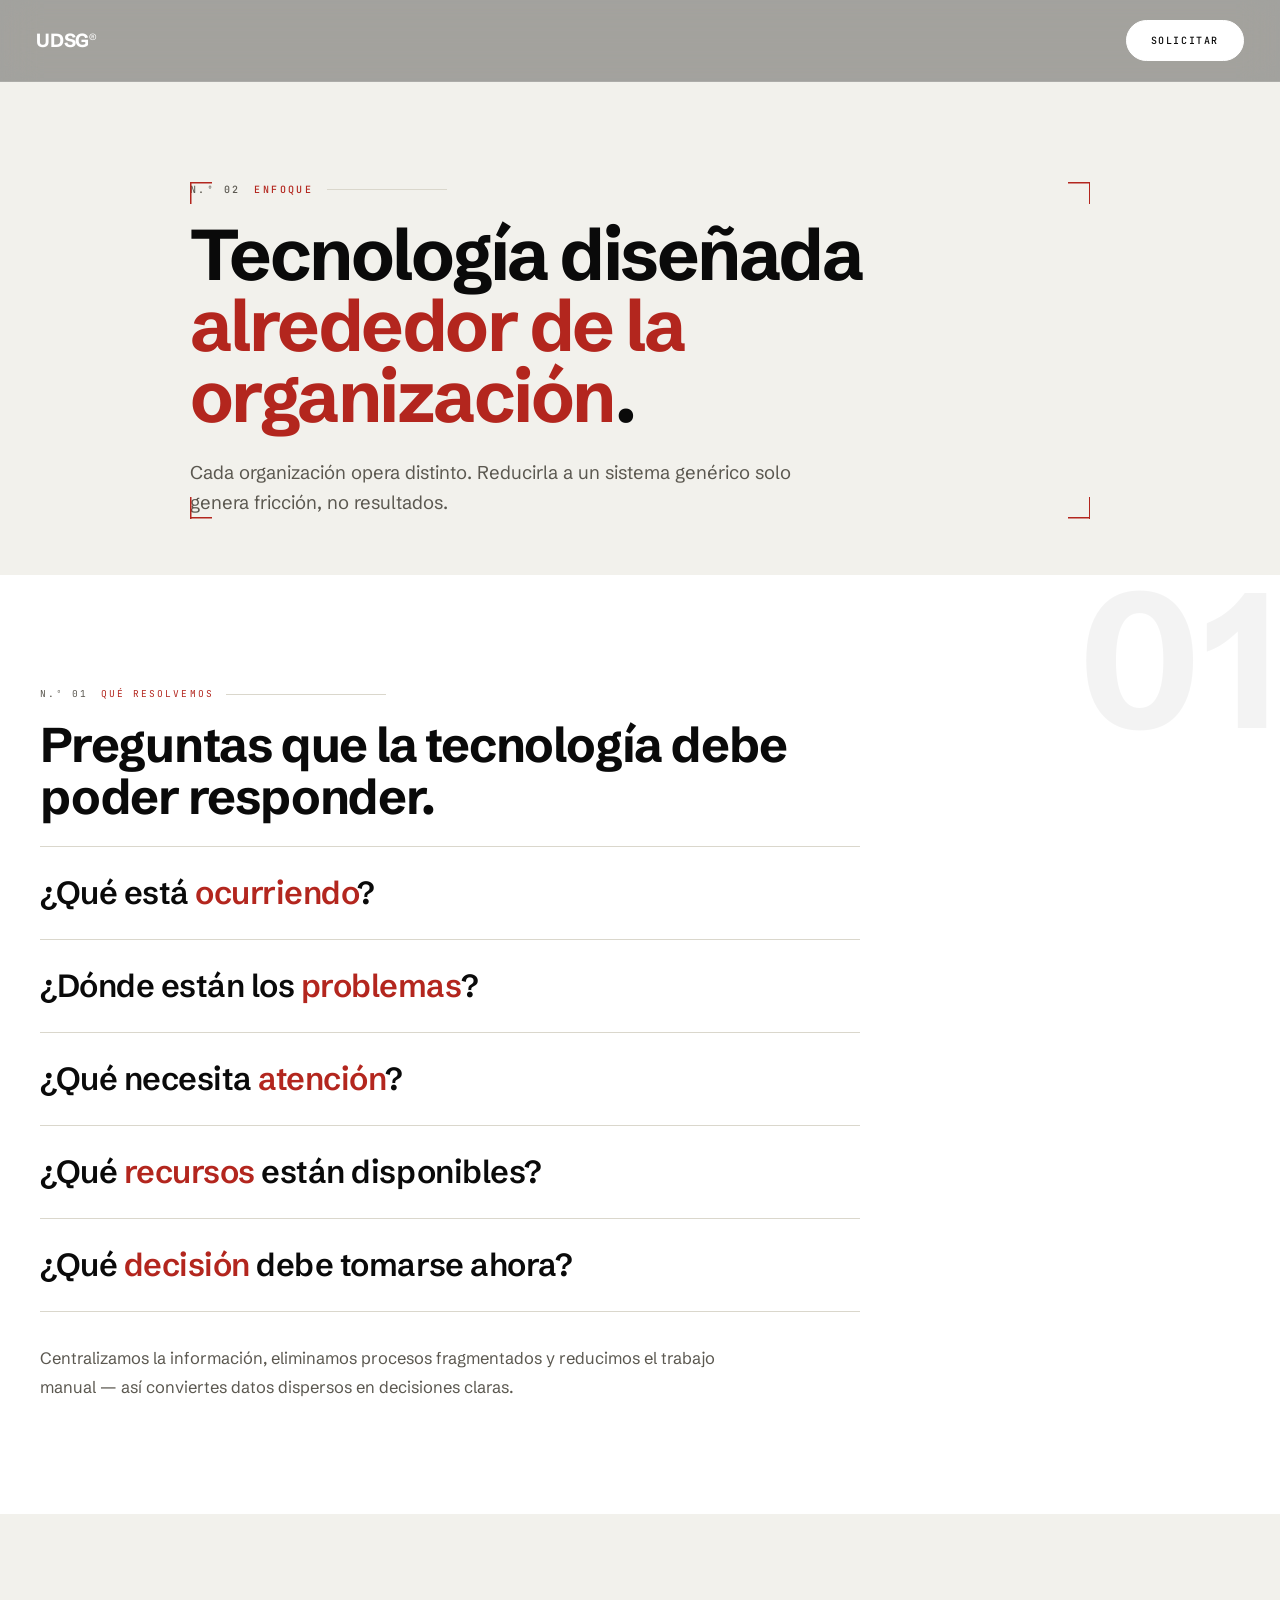
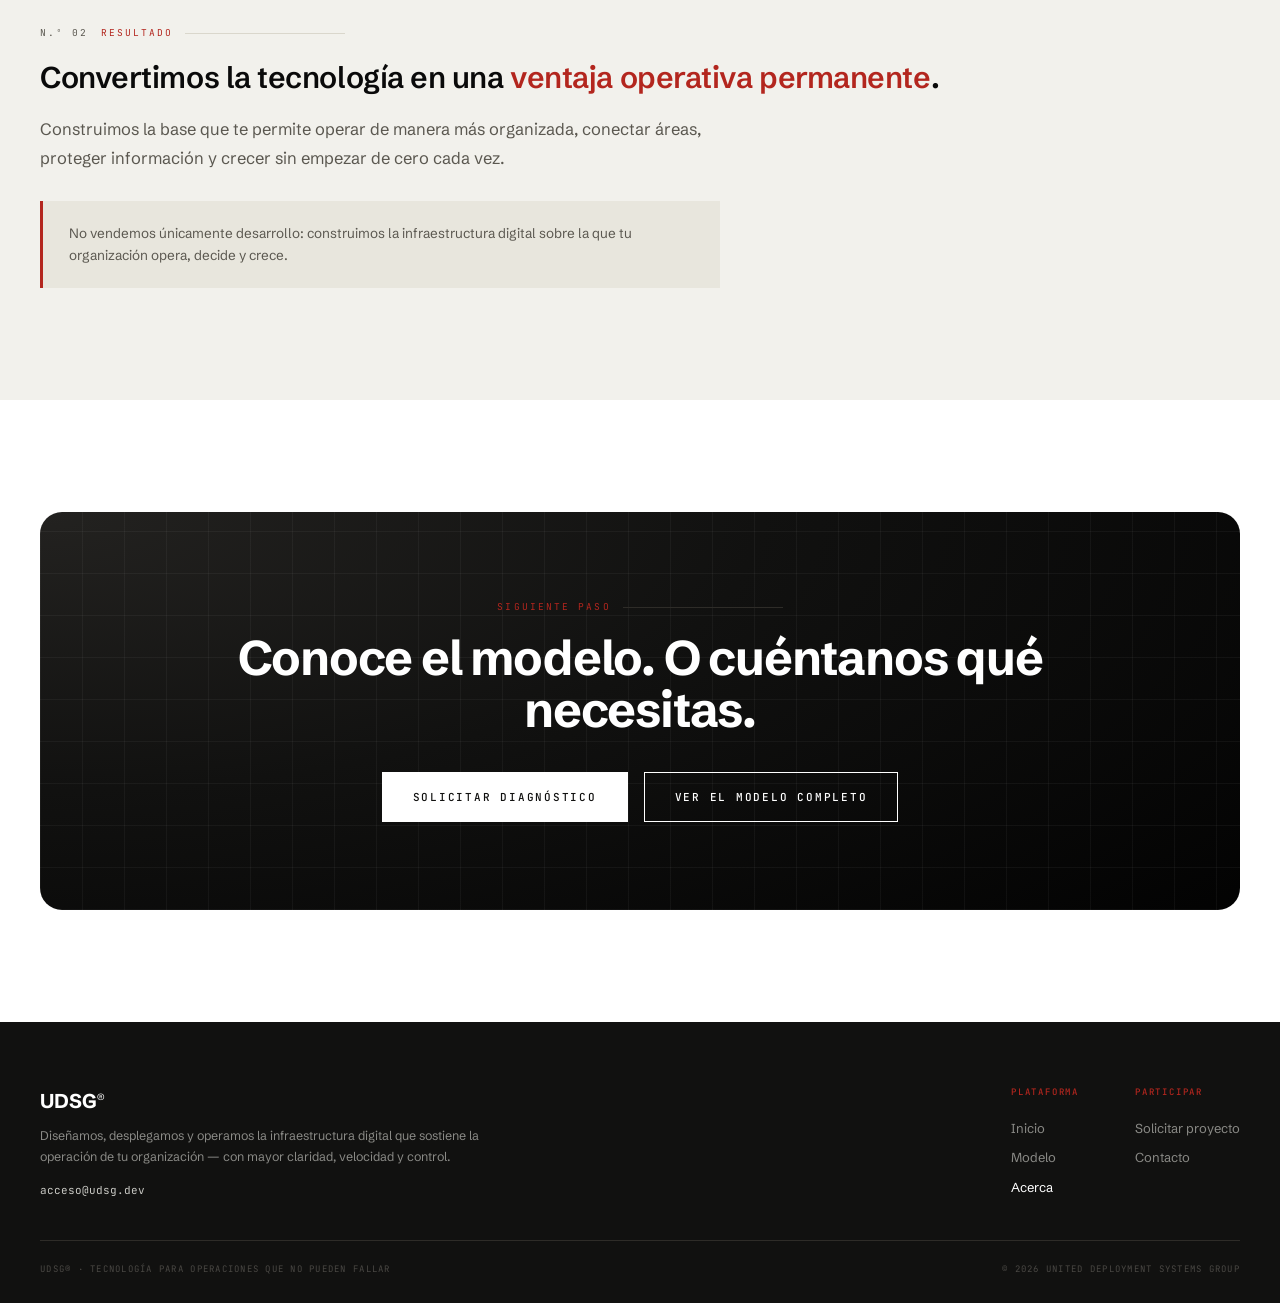
==== commit 057c0d02: "HUD de mando sobre el hero, grado de color cinematográfico y rediseño de copy/estructura El hero aho" ====
--- a/acerca/index.html
+++ b/acerca/index.html
@@ -3,231 +3,104 @@
 <head>
 <meta charset="UTF-8">
 <meta name="viewport" content="width=device-width, initial-scale=1.0">
-<title>Acerca de — Nuxiens Systems Agency</title>
-<meta name="description" content="Quiénes somos, por qué nace la NSA y qué principios seguimos: independencia, transparencia, rigor técnico y sostenibilidad ética.">
+<title>Acerca — UDSG®</title>
+<meta name="description" content="Cada organización opera de manera distinta. UDSG construye la base tecnológica que permite operar de manera más organizada, conectar áreas, proteger información y desarrollar nuevas capacidades sin comenzar desde cero cada vez.">
 <meta property="og:type" content="website">
-<meta property="og:url" content="https://nuxiens.org/acerca/">
-<meta property="og:site_name" content="Nuxiens Systems Agency">
-<meta property="og:title" content="Acerca de — Nuxiens Systems Agency">
-<meta property="og:description" content="Quiénes somos, por qué nace la NSA y qué principios seguimos: independencia, transparencia, rigor técnico y sostenibilidad ética.">
-<meta property="og:image" content="https://nuxiens.org/og-image.png">
-<meta property="og:image:width" content="1200">
-<meta property="og:image:height" content="675">
-<meta property="og:locale" content="es_ES">
-<meta name="twitter:card" content="summary_large_image">
-<meta name="twitter:title" content="Acerca de — Nuxiens Systems Agency">
-<meta name="twitter:description" content="Quiénes somos, por qué nace la NSA y qué principios seguimos: independencia, transparencia, rigor técnico y sostenibilidad ética.">
-<meta name="twitter:image" content="https://nuxiens.org/og-image.png">
-<link rel="icon" type="image/png" sizes="32x32" href="/favicon-32.png">
-<link rel="apple-touch-icon" sizes="180x180" href="/favicon-180.png">
-<meta http-equiv="Content-Security-Policy" content="default-src 'none'; style-src 'self' https://fonts.googleapis.com; font-src https://fonts.gstatic.com; img-src 'self'; connect-src 'none'; script-src 'none'; object-src 'none'; base-uri 'none'; form-action 'none'; upgrade-insecure-requests">
-<meta name="referrer" content="strict-origin-when-cross-origin">
+<meta property="og:url" content="https://udsg.dev/acerca/">
+<meta property="og:site_name" content="UDSG">
+<meta property="og:title" content="Acerca — UDSG®">
+<meta property="og:description" content="Tecnología diseñada alrededor de la organización, no al revés.">
+<link rel="icon" href="/favicon-32.png" sizes="32x32" type="image/png">
+<link rel="apple-touch-icon" href="/favicon-180.png">
 <link rel="preconnect" href="https://fonts.googleapis.com">
 <link rel="preconnect" href="https://fonts.gstatic.com" crossorigin>
-<link href="https://fonts.googleapis.com/css2?family=Saira+Condensed:wght@500;600;700&family=Public+Sans:wght@400;500;600;700&family=IBM+Plex+Mono:wght@400;500&display=swap" rel="stylesheet">
+<link href="https://fonts.googleapis.com/css2?family=Schibsted+Grotesk:wght@400;500;600;700&family=JetBrains+Mono:wght@400;500;700&display=swap" rel="stylesheet">
 <link rel="stylesheet" href="/style.css">
 </head>
 <body>
 
-<header>
-  <div class="header-inner">
-    <!-- Sello oficial NSA -->
-    <a href="/" aria-label="Ir al inicio">
-      <img class="seal" src="/nsa-seal.png" width="86" height="86" alt="Sello de Nuxiens Systems Agency">
-    </a>
-    <div class="agency-id">
-      <div class="eyebrow">Agencia de infraestructura digital civil — NSA</div>
-      <h1>Nuxiens Systems Agency</h1>
-      <div class="sub">Creamos cobertura digital donde no existe, la protegemos y damos el acceso.</div>
-    </div>
-    <a href="#menu-open" class="menu-btn">
-      <span class="menu-icon"><span></span><span></span><span></span></span>
-      <span class="menu-btn-text">Menú</span>
-    </a>
-  </div>
+<header class="site-header">
+  <a href="/" class="brand">UDSG<sup>®</sup></a>
+  <a href="/solicitar/" class="header-cta">Solicitar</a>
 </header>
 
-<!-- Panel de navegación tipo sidebar (se abre/cierra vía :target, sin JS) -->
-<div id="menu-open" class="menu-overlay" aria-label="Navegación principal">
-  <a href="/acerca/#acerca" class="menu-backdrop" aria-label="Cerrar menú"></a>
-  <nav class="menu-panel">
-    <a href="/acerca/#acerca" class="menu-close">Cerrar ×</a>
-    <div class="menu-overlay-inner">
-      <a href="/acerca/" class="menu-link" aria-current="page"><span class="menu-num">01</span>Acerca de</a>
-      <a href="/#mision" class="menu-link"><span class="menu-num">02</span>Misión</a>
-      <a href="/#vision" class="menu-link"><span class="menu-num">03</span>Visión</a>
-      <a href="/#programas" class="menu-link"><span class="menu-num">04</span>Programas</a>
-      <a href="/#consultoria" class="menu-link"><span class="menu-num">05</span>Consultoría</a>
-      <a href="/#operacion" class="menu-link"><span class="menu-num">06</span>Cómo operamos</a>
-      <a href="/#elegibilidad" class="menu-link"><span class="menu-num">07</span>Elegibilidad</a>
-      <a href="/#contacto" class="menu-link"><span class="menu-num">08</span>Contacto</a>
-    </div>
-  </nav>
-</div>
-
-<!-- HERO -->
-<section class="hero" id="acerca">
-  <div class="hero-network-wrap" aria-hidden="true">
-    <svg class="hero-network" viewBox="0 0 560 560">
-      <g class="hn-grid">
-        <circle cx="280" cy="280" r="200"/>
-        <ellipse cx="280" cy="280" rx="200" ry="70"/>
-        <ellipse cx="280" cy="280" rx="90" ry="200"/>
-        <ellipse cx="280" cy="280" rx="150" ry="200"/>
-        <line x1="80" y1="280" x2="480" y2="280"/>
-      </g>
-      <g class="hn-links">
-        <line x1="280" y1="280" x2="60" y2="130"/>
-        <line x1="280" y1="280" x2="520" y2="100"/>
-        <line x1="280" y1="280" x2="530" y2="410"/>
-        <line x1="280" y1="280" x2="80" y2="450"/>
-        <line x1="280" y1="280" x2="300" y2="540"/>
-      </g>
-      <g class="hn-nodes">
-        <circle cx="60" cy="130" r="4"/>
-        <circle cx="520" cy="100" r="4"/>
-        <circle cx="530" cy="410" r="4"/>
-        <circle cx="80" cy="450" r="4"/>
-        <circle cx="300" cy="540" r="4"/>
-      </g>
-    </svg>
-    <img class="hero-hub-seal" src="/nsa-seal.png" alt="">
-  </div>
-  <div class="hero-inner">
-    <span class="directive">Doc. NSA/ABT-01 · Expediente institucional</span>
-    <h2>Acerca de<br>la <span class="hl">NSA</span>.</h2>
-    <p class="lede">
-      Quiénes somos, por qué existimos y qué reglas seguimos — sin letra pequeña.
-    </p>
-  </div>
-</section>
-
-<!-- ORIGEN -->
-<section id="origen">
-  <div class="section-inner">
-    <div class="file-ref">Doc. NSA/ABT-02</div>
-    <div class="section-head">
-      <div class="code">SECCIÓN 01 // ORIGEN</div>
-      <h3>Por qué nace la NSA</h3>
-    </div>
-    <div class="prose">
-      <p>Nuxiens Systems Agency nació de una frustración muy concreta: ver una y otra vez a comunidades, colectivos y pequeñas organizaciones pagar tarifas desproporcionadas por servicios de seguridad e infraestructura digital que apenas entendían — o simplemente quedarse sin ellos porque no podían costearlos.</p>
-      <p>La industria de la ciberseguridad y la consultoría técnica opera, en muchos casos, bajo una lógica de explotación: contratos opacos, tarifas infladas para quien no tiene poder de negociación, y jerga técnica usada para generar dependencia en lugar de autonomía.</p>
-      <p>La NSA existe para demostrar que se puede operar de otra forma: con el mismo rigor técnico y la misma disciplina operativa que usan las agencias más exigentes del mundo, pero puesta al servicio de quienes normalmente quedan fuera de ese nivel de atención.</p>
+<section class="hero" style="padding-bottom:56px">
+  <div class="hero-grid" style="grid-template-columns:1fr;padding-bottom:0;max-width:900px">
+    <div class="hero-copy frame">
+      <div class="eyebrow"><span class="idx">N.º 02</span> Enfoque</div>
+      <h1 style="max-width:none">Tecnología diseñada <span class="hl">alrededor de la organización</span>.</h1>
+      <p class="lede" style="max-width:640px">Cada organización opera distinto. Reducirla a un sistema genérico solo genera fricción, no resultados.</p>
     </div>
   </div>
 </section>
 
-<!-- MISIÓN -->
-<section class="ops" id="mision-detalle">
+<section class="section paper">
+  <div class="big-num">01</div>
   <div class="section-inner">
-    <div class="file-ref">Doc. NSA/ABT-03</div>
-    <div class="section-head">
-      <div class="code">SECCIÓN 02 // MISIÓN</div>
-      <h3>Democratizar el acceso a infraestructura digital segura</h3>
+    <div class="section-eyebrow reveal"><span class="idx">N.º 01</span> Qué resolvemos</div>
+    <h2 class="reveal">Preguntas que la tecnología debe poder responder.</h2>
+    <div class="question-list reveal">
+      <div class="q">¿Qué está <b>ocurriendo</b>?</div>
+      <div class="q">¿Dónde están los <b>problemas</b>?</div>
+      <div class="q">¿Qué necesita <b>atención</b>?</div>
+      <div class="q">¿Qué <b>recursos</b> están disponibles?</div>
+      <div class="q">¿Qué <b>decisión</b> debe tomarse ahora?</div>
     </div>
-    <div class="prose">
-      <p>Construimos, protegemos y mantenemos sistemas para personas, comunidades y organizaciones civiles sin fines de lucro que hoy no pueden pagar lo que cuesta un proveedor comercial — sin letra pequeña, sin condiciones ocultas, sin cobrar de más a quien menos tiene.</p>
-      <p>Donde el mercado decide que no hay negocio, nosotros decidimos que sí hay misión.</p>
+    <p class="lede reveal" style="margin-top:32px">Centralizamos la información, eliminamos procesos fragmentados y reducimos el trabajo manual — así conviertes datos dispersos en decisiones claras.</p>
+  </div>
+</section>
+
+<section class="section dim">
+  <div class="section-inner reveal">
+    <div class="section-eyebrow"><span class="idx">N.º 02</span> Resultado</div>
+    <p class="big">Convertimos la tecnología en una <span class="hl">ventaja operativa permanente</span>.</p>
+    <p class="lede" style="margin-top:18px">Construimos la base que te permite operar de manera más organizada, conectar áreas, proteger información y crecer sin empezar de cero cada vez.</p>
+    <div class="note">
+      <p>No vendemos únicamente desarrollo: construimos la infraestructura digital sobre la que tu organización opera, decide y crece.</p>
     </div>
   </div>
 </section>
 
-<!-- VISIÓN -->
-<section id="vision-detalle">
-  <div class="section-inner">
-    <div class="file-ref">Doc. NSA/ABT-04</div>
-    <div class="section-head">
-      <div class="code">SECCIÓN 03 // VISIÓN</div>
-      <h3>Un estándar garantizado, no un lujo</h3>
-    </div>
-    <div class="prose">
-      <p>Visualizamos un estándar mínimo de protección digital garantizado para cualquier persona u organización civil, sin importar su capacidad de pago.</p>
-      <p>Un mundo donde ninguna comunidad tenga que elegir entre operar sin protección o entregar el control de sus sistemas a cambio de tarifas que no puede sostener. La seguridad digital de calidad no debería ser un privilegio — debería ser una infraestructura básica, como el agua o la electricidad.</p>
+<section class="section paper">
+  <div class="section-inner reveal">
+    <div class="cta-panel">
+      <div class="section-eyebrow">Siguiente paso</div>
+      <h2>Conoce el modelo. O cuéntanos qué necesitas.</h2>
+      <div class="hero-actions" style="justify-content:center;margin-top:36px">
+        <a class="btn solid on-dark" href="/solicitar/">Solicitar diagnóstico</a>
+        <a class="btn on-dark" href="/modelo/">Ver el modelo completo</a>
+      </div>
     </div>
   </div>
 </section>
 
-<!-- VALORES -->
-<section id="valores">
-  <div class="section-inner">
-    <div class="file-ref">Doc. NSA/ABT-05</div>
-    <div class="section-head">
-      <div class="code">SECCIÓN 04 // PRINCIPIOS OPERATIVOS</div>
-      <h3>Cómo tomamos decisiones</h3>
-      <p>Cuatro reglas que no negociamos, sin importar el caso.</p>
+<footer class="site-footer">
+  <div class="footer-inner">
+    <div class="footer-id">
+      <div class="brand">UDSG<sup>®</sup></div>
+      <p>Diseñamos, desplegamos y operamos la infraestructura digital que sostiene la operación de tu organización — con mayor claridad, velocidad y control.</p>
+      <p class="mail"><a href="mailto:acceso@udsg.dev">acceso@udsg.dev</a></p>
     </div>
-    <div class="grid-2">
-      <article class="card">
-        <div class="prog-code">NSA-V1 · Independencia</div>
-        <h4>Sin comisiones de por medio</h4>
-        <p>No dependemos de ningún proveedor ni recibimos comisión por recomendar herramientas o plataformas. Nuestro único criterio es lo que le conviene a quien atendemos.</p>
-      </article>
-      <article class="card">
-        <div class="prog-code">NSA-V2 · Transparencia</div>
-        <h4>Nada de jerga para generar dependencia</h4>
-        <p>Cada caso, cada auditoría y cada recomendación se documenta y se explica en lenguaje claro, para que el beneficiario entienda y controle su propio sistema.</p>
-      </article>
-      <article class="card">
-        <div class="prog-code">NSA-V3 · Rigor técnico</div>
-        <h4>El mismo estándar, pague o no pague</h4>
-        <p>Aplicamos los mismos estándares operativos que exigiríamos a cualquier infraestructura crítica, sin importar si el beneficiario paga o no por el servicio.</p>
-      </article>
-      <article class="card">
-        <div class="prog-code">NSA-V4 · Sostenibilidad ética</div>
-        <h4>La consultoría paga financia lo gratuito</h4>
-        <p>Financiamos la ayuda gratuita con consultoría de pago a quien sí puede costearla — nunca al revés. Nadie sin recursos subsidia a quien sí tiene.</p>
-      </article>
-    </div>
-  </div>
-</section>
-
-<!-- PARTICIPA -->
-<section class="ops" id="participa">
-  <div class="section-inner">
-    <div class="file-ref">Doc. NSA/ABT-06</div>
-    <div class="section-head">
-      <div class="code">SECCIÓN 05 // SIGUIENTE PASO</div>
-      <h3>Sé parte de la misión</h3>
-      <p>Ya sea que necesites ayuda, quieras contratar consultoría, o busques sumarte como voluntario.</p>
-    </div>
-    <div class="hero-actions">
-      <a class="btn btn-primary" href="/#elegibilidad">Solicitar asistencia</a>
-      <a class="btn btn-ghost" href="/#consultoria">Consultoría para empresas</a>
-      <a class="btn btn-ghost" href="/#contacto">Contacto</a>
-    </div>
-  </div>
-</section>
-
-<footer>
-  <div class="footer-inner">
-    <div class="f-id">
-      <a href="/" aria-label="Ir al inicio"><img src="/nsa-seal.png" alt="" width="44" height="44"></a>
-      <h6>Nuxiens Systems Agency</h6>
-      <p>Nuxiens Systems Agency (NSA) es una fundación civil sin fines de lucro que crea, protege y transfiere infraestructura digital segura para personas, comunidades y organizaciones civiles que hoy no pueden acceder a ella en el mercado comercial. Financiamos nuestros programas gratuitos con consultoría profesional de pago para empresas que sí pueden costearla — nunca al revés.</p>
-      <p class="f-disclaimer">NSA es un nombre e identidad visual propios de esta fundación. No es una agencia gubernamental ni mantiene afiliación con ninguna entidad de gobierno de ningún país.</p>
-      <p class="f-contact"><a href="mailto:contacto@nuxiens.org">contacto@nuxiens.org</a></p>
-    </div>
-    <div class="f-links">
+    <div class="footer-links">
       <div>
-        <h6>Agencia</h6>
-        <a href="/acerca/">Acerca de</a>
-        <a href="/#mision">Misión</a>
-        <a href="/#vision">Visión</a>
-        <a href="/#programas">Programas</a>
-        <a href="/#operacion">Protocolo</a>
+        <h6>Plataforma</h6>
+        <a href="/">Inicio</a>
+        <a href="/modelo/">Modelo</a>
+        <a href="/acerca/">Acerca</a>
       </div>
       <div>
-        <h6>Participa</h6>
-        <a href="/#elegibilidad">Solicitar asistencia</a>
-        <a href="/#consultoria">Consultoría</a>
-        <a href="/#contacto">Voluntariado</a>
-        <a href="/#contacto">Donaciones</a>
+        <h6>Participar</h6>
+        <a href="/solicitar/">Solicitar proyecto</a>
+        <a href="mailto:acceso@udsg.dev">Contacto</a>
       </div>
     </div>
   </div>
-  <div class="f-bottom">ACCESO PÚBLICO // MISIÓN CIVIL — © 2026 Nuxiens Systems Agency</div>
+  <div class="footer-bottom">
+    <span>UDSG® · Tecnología para operaciones que no pueden fallar</span>
+    <span>© 2026 United Deployment Systems Group</span>
+  </div>
 </footer>
 
+<script src="/nav.js"></script>
 </body>
 </html>
--- a/style.css
+++ b/style.css
@@ -1,424 +1,246 @@
 :root{
-  --void:#050708;
-  --void-2:#0A0E13;
-  --panel:#0D1319;
-  --line:#1B232C;
-  --line-soft:#222D38;
-  --steel:#7C8CA0;
-  --steel-dim:#4F5D70;
-  --ink:#0E1520;
-  --paper:#F3F5F7;
-  --paper-2:#E4E8EC;
-  --cyan:#4FD8EA;
-  --cyan-dim:#2B93A3;
-  --gold:#C9A24B;
-  --status:#33D17A;
-  --white:#FFFFFF;
-}
-*{margin:0;padding:0;box-sizing:border-box;}
-html{scroll-behavior:smooth;}
-body{
-  font-family:'Public Sans',system-ui,sans-serif;
+  --ink:#0A0A0A;
+  --ink-lo:#5B5850;
+  --paper:#FFFFFF;
+  --paper-dim:#F2F1EC;
+  --paper-2:#E8E6DD;
+  --rule:#DAD7CC;
+  --dark:#111110;
+  --dark-2:#1B1A18;
+  --dark-line:#2E2C28;
+  --red:#B3261E;
+  --red-tint:#FBEAE9;
+  --green:#2E6B45;
+  --mono:'JetBrains Mono',monospace;
+  --sans:'Schibsted Grotesk',sans-serif;
+}
+*{margin:0;padding:0;box-sizing:border-box}
+html{scroll-behavior:smooth}
+body{font-family:var(--sans);color:var(--ink);background:var(--paper);-webkit-font-smoothing:antialiased;line-height:1.5}
+a{color:inherit;text-decoration:none}
+button{font:inherit;cursor:pointer}
+img,svg{max-width:100%;display:block}
+::selection{background:var(--ink);color:var(--paper)}
+:focus-visible{outline:2px solid var(--red);outline-offset:2px}
+
+/* ============ HEADER (chip cristalino, flotante sobre el contenido) ============ */
+:root{--header-h:82px}
+body{padding-top:0}
+.site-header{position:fixed;top:0;left:0;right:0;z-index:100;height:var(--header-h);background:rgba(10,10,9,.34);backdrop-filter:blur(18px) saturate(1.5);-webkit-backdrop-filter:blur(18px) saturate(1.5);border-bottom:1px solid rgba(255,255,255,.10);display:flex;align-items:center;justify-content:space-between;padding:0 36px}
+.site-header .brand{font-weight:700;font-size:19px;color:#fff;letter-spacing:-.01em}
+.site-header .brand sup{font-size:9px;font-weight:400}
+.header-cta{font-family:var(--mono);font-size:10px;font-weight:500;letter-spacing:.16em;text-transform:uppercase;padding:12px 24px;background:#fff;color:var(--ink);border:1.5px solid #fff;transition:.15s;border-radius:999px}
+.header-cta:hover{background:transparent;color:#fff}
+@media(max-width:640px){.site-header{padding:0 20px;height:64px}.header-cta{padding:9px 16px;font-size:9px}}
+
+/* ============ MARCO TÉCNICO (esquinas tipo mira) ============ */
+.frame{position:relative}
+.frame::before{
+  content:"";position:absolute;inset:0;pointer-events:none;z-index:2;
   background:
-    radial-gradient(rgba(15,25,35,.05) 1px, transparent 1.4px) 0 0/22px 22px,
-    var(--paper);
-  color:var(--ink);
-  line-height:1.6;
-}
-::selection{background:var(--cyan);color:var(--void);}
-
-/* ============ HEADER ============ */
-header{
-  background:var(--void);
-  border-bottom:1px solid var(--line);
-}
-.header-inner{
-  max-width:1180px;margin:0 auto;
-  display:flex;align-items:center;gap:20px;
-  padding:18px 24px;
-}
-.seal{flex-shrink:0;}
-.agency-id{min-width:0;}
-.agency-id .eyebrow{
-  font-family:'IBM Plex Mono',monospace;
-  font-size:0.66rem;letter-spacing:0.2em;
-  color:var(--cyan);text-transform:uppercase;
-}
-.agency-id h1{
-  font-family:'Saira Condensed',sans-serif;
-  font-weight:700;font-size:1.9rem;line-height:1.05;
-  color:var(--white);letter-spacing:0.02em;
-  text-transform:uppercase;
-}
-.agency-id .sub{
-  font-size:0.8rem;color:var(--steel);
-  letter-spacing:0.02em;
-}
-/* ============ MENÚ (:target, sin JS) ============ */
-.menu-btn{
-  margin-left:auto;flex-shrink:0;cursor:pointer;
-  display:flex;align-items:center;gap:12px;
-  font-family:'IBM Plex Mono',monospace;
-  font-size:0.72rem;letter-spacing:0.14em;text-transform:uppercase;
-  color:var(--steel);text-decoration:none;
-}
-.menu-icon{display:flex;flex-direction:column;gap:5px;width:24px;}
-.menu-icon span{
-  display:block;height:2px;background:var(--cyan);
-}
-.menu-btn:hover,.menu-btn:focus-visible{color:var(--cyan);outline:none;}
-
-.menu-overlay{
-  position:fixed;inset:0;z-index:200;
-  visibility:hidden;
-  transition:visibility 0s linear .34s;
-}
-.menu-overlay:target{visibility:visible;transition-delay:0s;}
-.menu-backdrop{
-  position:absolute;inset:0;display:block;
-  background:rgba(5,7,8,.72);
-  opacity:0;
-  transition:opacity .34s ease;
-}
-.menu-overlay:target .menu-backdrop{opacity:1;}
-.menu-panel{
-  position:absolute;top:0;right:0;bottom:0;
-  width:min(440px,88vw);
-  background:var(--void);
-  border-left:1px solid var(--line);
-  box-shadow:-24px 0 60px rgba(0,0,0,.45);
-  overflow-y:auto;
-  transform:translateX(100%);
-  transition:transform .34s cubic-bezier(.16,1,.3,1);
-}
-.menu-overlay:target .menu-panel{transform:translateX(0);}
-.menu-close{
-  position:absolute;top:24px;right:24px;
-  font-family:'IBM Plex Mono',monospace;
-  font-size:0.72rem;letter-spacing:0.14em;text-transform:uppercase;
-  color:var(--steel);text-decoration:none;
-}
-.menu-close:hover{color:var(--cyan);}
-.menu-overlay-inner{
-  padding:100px 32px 60px;
-}
-.menu-link{
-  display:flex;align-items:baseline;gap:16px;
-  padding:18px 0;border-bottom:1px solid var(--line);
-  font-family:'Saira Condensed',sans-serif;
-  font-size:1.6rem;font-weight:700;
-  text-transform:uppercase;letter-spacing:.01em;
-  color:var(--white);text-decoration:none;
-  transition:color .15s,padding-left .15s;
-}
-.menu-link:first-child{border-top:1px solid var(--line);}
-.menu-link:hover,.menu-link:focus-visible{color:var(--cyan);padding-left:14px;outline:none;}
-.menu-link[aria-current="page"]{color:var(--cyan);}
-.menu-num{
-  font-family:'IBM Plex Mono',monospace;
-  font-size:.85rem;font-weight:400;
-  color:var(--cyan-dim);
-}
+    linear-gradient(var(--red),var(--red)) top left/22px 1.5px no-repeat,
+    linear-gradient(var(--red),var(--red)) top left/1.5px 22px no-repeat,
+    linear-gradient(var(--red),var(--red)) top right/22px 1.5px no-repeat,
+    linear-gradient(var(--red),var(--red)) top right/1.5px 22px no-repeat,
+    linear-gradient(var(--red),var(--red)) bottom left/22px 1.5px no-repeat,
+    linear-gradient(var(--red),var(--red)) bottom left/1.5px 22px no-repeat,
+    linear-gradient(var(--red),var(--red)) bottom right/22px 1.5px no-repeat,
+    linear-gradient(var(--red),var(--red)) bottom right/1.5px 22px no-repeat;
+}
+
+/* ============ REVELADO AL HACER SCROLL ============ */
+.reveal{transition:opacity .7s cubic-bezier(.16,1,.3,1),transform .7s cubic-bezier(.16,1,.3,1)}
+html.js-reveal .reveal{opacity:0;transform:translateY(22px)}
+html.js-reveal .reveal.in{opacity:1;transform:none}
+.reveal-1{transition-delay:.08s}
+.reveal-2{transition-delay:.16s}
+.reveal-3{transition-delay:.24s}
+@media (prefers-reduced-motion:reduce){html.js-reveal .reveal{opacity:1;transform:none;transition:none}}
+
+/* ============ NUMERAL GIGANTE DECORATIVO ============ */
+.big-num{position:absolute;top:-.06em;right:0;font-family:var(--sans);font-weight:700;font-size:clamp(120px,15vw,240px);color:var(--ink);opacity:.045;line-height:1;pointer-events:none;user-select:none;z-index:0}
+@media(max-width:760px){.big-num{display:none}}
 
 /* ============ HERO ============ */
-.hero{
+.hero{background:var(--paper-dim);padding:calc(var(--header-h) + 44px) 32px 0;overflow:hidden}
+.hero-grid{max-width:1280px;margin:0 auto;display:grid;grid-template-columns:1.15fr 1fr;gap:64px;align-items:center;padding:56px 0 80px}
+.hero-copy{position:relative;z-index:1}
+.eyebrow{font-family:var(--mono);font-size:10px;letter-spacing:.24em;text-transform:uppercase;color:var(--red);font-weight:500;margin-bottom:22px;display:flex;align-items:center;gap:14px}
+.eyebrow .idx{color:var(--ink-lo)}
+.eyebrow::after{content:"";flex:1;height:1px;background:var(--rule);max-width:120px}
+.hero h1{font-size:clamp(38px,5.6vw,78px);font-weight:700;line-height:.99;letter-spacing:-.035em;color:var(--ink);max-width:760px}
+.hero h1 .hl{color:var(--red)}
+.hero .lede{font-size:clamp(15px,1.5vw,18.5px);color:var(--ink-lo);max-width:560px;margin-top:26px;line-height:1.65}
+.hero-actions{display:flex;gap:16px;flex-wrap:wrap;margin-top:40px}
+.btn{font-family:var(--mono);font-size:11px;font-weight:500;letter-spacing:.16em;text-transform:uppercase;padding:16px 30px;border:1.5px solid var(--ink);color:var(--ink);transition:.15s;display:inline-block;background:none}
+.btn.solid{background:var(--ink);color:#fff}
+.btn.solid:hover{background:transparent;color:var(--ink)}
+.btn:not(.solid):hover{background:var(--ink);color:#fff}
+.btn.on-dark{border-color:#fff;color:#fff}
+.btn.on-dark.solid{background:#fff;color:var(--dark)}
+.btn.on-dark.solid:hover{background:transparent;color:#fff}
+.btn.on-dark:not(.solid):hover{background:#fff;color:var(--dark)}
+
+/* ============ HERO DE PORTADA: video a todo el ancho, en carrusel ============ */
+.hero-full{position:relative;min-height:100vh;min-height:100svh;display:flex;align-items:center;justify-content:center;overflow:hidden;padding:0;background:var(--dark)}
+.hero-mosaic{position:absolute;inset:0}
+.hero-mosaic .deck-video{position:absolute;inset:0;width:100%;height:100%;object-fit:cover;display:block;opacity:0;transform:scale(1.04);transition:opacity 1.6s ease,transform 7s linear;filter:contrast(1.15) saturate(.78) brightness(.87)}
+.hero-mosaic .deck-video.is-active{opacity:1;transform:scale(1)}
+.hero-scrim{position:absolute;inset:0;z-index:1;background:linear-gradient(180deg,rgba(5,8,12,.62) 0%,rgba(6,9,10,.3) 38%,rgba(5,7,9,.52) 72%,rgba(4,6,8,.88) 100%)}
+
+/* ============ HUD: marco técnico y lecturas en vivo sobre el hero ============ */
+.hud-frame{position:absolute;top:calc(var(--header-h) + 26px);left:26px;right:26px;bottom:26px;z-index:2;pointer-events:none}
+.hud-frame::before{
+  content:"";position:absolute;inset:0;
   background:
-    radial-gradient(ellipse 60% 60% at 80% 25%,rgba(79,216,234,.10),transparent 60%),
-    repeating-linear-gradient(0deg,rgba(79,216,234,.05) 0 1px,transparent 1px 46px),
-    repeating-linear-gradient(90deg,rgba(79,216,234,.05) 0 1px,transparent 1px 46px),
-    linear-gradient(180deg,var(--void) 0%,var(--void-2) 100%);
-  color:var(--white);
-  padding:76px 24px 84px;
-  position:relative;overflow:hidden;
-}
-.hero-network-wrap{
-  position:absolute;top:50%;right:-40px;
-  transform:translateY(-50%);
-  width:520px;height:520px;z-index:0;pointer-events:none;
-}
-.hero-network{width:100%;height:100%;display:block;}
-.hn-grid{fill:none;stroke:var(--cyan);stroke-width:1;opacity:.28;}
-.hn-links line{
-  stroke:var(--cyan);stroke-width:1;opacity:.2;
-  animation:hnPulse 3.2s ease-in-out infinite;
-}
-.hn-links line:nth-child(2){animation-delay:.5s;}
-.hn-links line:nth-child(3){animation-delay:1s;}
-.hn-links line:nth-child(4){animation-delay:1.5s;}
-.hn-links line:nth-child(5){animation-delay:2s;}
-.hn-nodes circle{fill:var(--cyan);}
-.hero-hub-seal{
-  position:absolute;top:50%;left:50%;
-  transform:translate(-50%,-50%);
-  width:150px;height:150px;opacity:.85;
-}
-@keyframes hnPulse{0%,100%{opacity:.15;}50%{opacity:.6;}}
-.hero-inner{max-width:1180px;margin:0 auto;position:relative;z-index:1;}
-.hero .directive{
-  display:inline-block;
-  font-family:'IBM Plex Mono',monospace;
-  font-size:0.72rem;letter-spacing:0.2em;
-  color:var(--gold);
-  border:1px solid var(--gold);
-  padding:4px 14px;margin-bottom:22px;
-  text-transform:uppercase;
-}
-.hero h2{
-  font-family:'Saira Condensed',sans-serif;
-  font-weight:700;
-  font-size:clamp(2.4rem,5.5vw,4.2rem);
-  line-height:1.02;text-transform:uppercase;
-  letter-spacing:0.015em;
-  max-width:820px;
-}
-.hero h2 .hl{color:var(--cyan);}
-.hero p.lede{
-  max-width:640px;margin-top:20px;
-  font-size:1.08rem;color:var(--steel);
-}
-.hero-actions{margin-top:34px;display:flex;gap:14px;flex-wrap:wrap;}
-.btn{
-  font-family:'Saira Condensed',sans-serif;
-  font-weight:600;font-size:1rem;
-  letter-spacing:0.12em;text-transform:uppercase;
-  text-decoration:none;
-  padding:13px 28px;
-  display:inline-block;
-  transition:transform .12s,background .15s,color .15s,border-color .15s;
-}
-.btn:active{transform:translateY(1px);}
-.btn-primary{
-  background:var(--cyan);color:var(--void);
-  clip-path:polygon(0 0,calc(100% - 12px) 0,100% 12px,100% 100%,12px 100%,0 calc(100% - 12px));
-}
-.btn-primary:hover{background:#7EE5F2;}
-.btn-ghost{border:1.5px solid var(--line-soft);color:var(--steel);}
-.btn-ghost:hover{border-color:var(--cyan);color:var(--cyan);}
+    linear-gradient(rgba(255,255,255,.4),rgba(255,255,255,.4)) top left/26px 1.5px no-repeat,
+    linear-gradient(rgba(255,255,255,.4),rgba(255,255,255,.4)) top left/1.5px 26px no-repeat,
+    linear-gradient(rgba(255,255,255,.4),rgba(255,255,255,.4)) top right/26px 1.5px no-repeat,
+    linear-gradient(rgba(255,255,255,.4),rgba(255,255,255,.4)) top right/1.5px 26px no-repeat,
+    linear-gradient(rgba(255,255,255,.4),rgba(255,255,255,.4)) bottom left/26px 1.5px no-repeat,
+    linear-gradient(rgba(255,255,255,.4),rgba(255,255,255,.4)) bottom left/1.5px 26px no-repeat,
+    linear-gradient(rgba(255,255,255,.4),rgba(255,255,255,.4)) bottom right/26px 1.5px no-repeat,
+    linear-gradient(rgba(255,255,255,.4),rgba(255,255,255,.4)) bottom right/1.5px 26px no-repeat;
+}
+.hud-tag{position:absolute;font-family:var(--mono);font-size:9.5px;letter-spacing:.18em;text-transform:uppercase;color:rgba(255,255,255,.62);display:flex;align-items:center;gap:8px;white-space:nowrap}
+.hud-tag .dot{width:5px;height:5px;border-radius:50%;background:#5FBF7A;flex:none;box-shadow:0 0 6px #5FBF7A;animation:hud-pulse 1.8s ease-in-out infinite}
+@keyframes hud-pulse{0%,100%{opacity:1}50%{opacity:.3}}
+.hud-tl{top:14px;left:14px}
+.hud-tr{top:14px;right:14px}
+.hud-bl{bottom:14px;left:14px}
+.hud-br{bottom:14px;right:14px}
+@media(max-width:640px){
+  .hud-frame{top:calc(var(--header-h) + 14px);left:14px;right:14px;bottom:14px}
+  .hud-tr,.hud-tl{font-size:8.5px}
+  .hud-tl{max-width:52vw}
+}
+.hero-overlay{position:relative;z-index:2;max-width:920px;margin:0 auto;padding:calc(var(--header-h) + 40px) 32px 64px;text-align:center;color:#fff}
+.hero-overlay .eyebrow{justify-content:center;color:#fff}
+.hero-overlay .eyebrow .idx{color:rgba(255,255,255,.6)}
+.hero-overlay .eyebrow::after{background:rgba(255,255,255,.25)}
+.hero-overlay h1{max-width:none;color:#fff}
+.hero-overlay .lede{max-width:640px;margin-left:auto;margin-right:auto;color:rgba(255,255,255,.82)}
+.hero-overlay .hero-actions{justify-content:center}
+.hero-dots{position:absolute;z-index:2;bottom:28px;left:50%;transform:translateX(-50%);display:flex;gap:8px}
+.hero-dots span{width:22px;height:3px;background:rgba(255,255,255,.3);transition:background .3s}
+.hero-dots span.is-active{background:#fff}
+@media(max-width:640px){.hero-dots{bottom:18px}}
+
+/* ============ MANIFIESTO (declaración de peso tras el hero) ============ */
+.manifesto{font-size:clamp(23px,3.3vw,42px);font-weight:700;letter-spacing:-.02em;line-height:1.2;max-width:960px;margin:0 auto;color:var(--ink);text-align:center}
+.manifesto .hl{color:var(--red)}
+
+/* ============ PIPELINE: proceso en pasos conectados ============ */
+.pipeline{margin-top:52px;position:relative}
+.pipeline-grid{display:grid;grid-template-columns:repeat(4,1fr);gap:20px;position:relative}
+.pipeline-grid::before{content:"";position:absolute;top:17px;left:0;right:0;height:1px;background:var(--rule)}
+.pipeline-step{position:relative;padding-top:48px}
+.pipeline-step .num{position:absolute;top:0;left:0;width:34px;height:34px;border-radius:50%;background:var(--paper);border:1.5px solid var(--ink);display:flex;align-items:center;justify-content:center;font-family:var(--mono);font-size:11px;font-weight:600;color:var(--ink);z-index:1}
+.pipeline-step h3{font-size:16.5px;font-weight:700;margin-bottom:8px;letter-spacing:-.01em}
+.pipeline-step p{font-size:13px;line-height:1.6;color:var(--ink-lo)}
+@media(max-width:760px){
+  .pipeline-grid{grid-template-columns:1fr;gap:32px}
+  .pipeline-grid::before{display:none}
+}
 
 /* ============ SECCIONES ============ */
-section{padding:72px 24px;}
-.section-inner{max-width:1180px;margin:0 auto;position:relative;}
-.section-head{margin-bottom:42px;max-width:720px;}
-.section-head.compact{margin-bottom:18px;}
-.section-head .code{
-  font-family:'IBM Plex Mono',monospace;
-  font-size:0.72rem;letter-spacing:0.2em;
-  color:var(--cyan-dim);text-transform:uppercase;
-}
-.section-head h3{
-  font-family:'Saira Condensed',sans-serif;
-  font-weight:700;font-size:2.2rem;
-  text-transform:uppercase;line-height:1.1;
-  color:var(--ink);
-  margin-top:6px;
-}
-.section-head h3::after{
-  content:"";display:block;width:56px;height:2px;
-  background:var(--cyan-dim);margin-top:14px;
-}
-.section-head p{margin-top:16px;color:#3D4C5C;}
-
-/* Texto corrido (párrafos largos) */
-.prose{max-width:760px;}
-.prose p{font-size:1.02rem;color:#3D4C5C;margin-bottom:18px;}
-.prose p:last-child{margin-bottom:0;}
-.ops .prose p{color:var(--steel);}
-
-/* ============ ETIQUETA DE EXPEDIENTE ============ */
-.file-ref{
-  position:absolute;top:0;right:24px;
-  font-family:'IBM Plex Mono',monospace;
-  font-size:.62rem;letter-spacing:.12em;
-  color:var(--steel-dim);text-transform:uppercase;
-  border:1px solid var(--paper-2);
-  padding:4px 10px;
-}
-.ops .file-ref{color:var(--cyan-dim);border-color:var(--line);}
-@media (max-width:900px){.file-ref{display:none;}}
-
-/* Tarjetas */
-.grid-3{display:grid;grid-template-columns:repeat(3,1fr);gap:1px;background:var(--paper-2);}
-.grid-2{display:grid;grid-template-columns:repeat(2,1fr);gap:1px;background:var(--paper-2);}
-.card{
-  background:var(--white);
-  border-left:2px solid var(--paper-2);
-  padding:30px 28px;
-  transition:border-left-color .2s,background .2s;
-}
-.card:hover{border-left-color:var(--cyan-dim);background:#FAFEFF;}
-.card .prog-code{
-  font-family:'IBM Plex Mono',monospace;
-  font-size:0.66rem;letter-spacing:.14em;
-  color:var(--gold);text-transform:uppercase;
-}
-.card h4{
-  font-family:'Saira Condensed',sans-serif;
-  font-weight:600;font-size:1.35rem;
-  text-transform:uppercase;color:var(--ink);
-  margin:10px 0 10px;line-height:1.15;
-}
-.card p{font-size:0.94rem;color:#3D4C5C;}
-
-/* Cómo operamos */
-.ops{background:var(--void);color:var(--steel);}
-.ops .section-head h3{color:var(--white);}
-.ops .section-head h3::after{background:var(--cyan);}
-.ops .section-head .code{color:var(--cyan);}
-.ops .section-head p{color:var(--steel);}
-.steps{display:grid;grid-template-columns:repeat(4,1fr);gap:1px;background:var(--line);}
-.step{background:var(--panel);padding:26px 24px;position:relative;}
-.step::after{
-  content:"→";position:absolute;top:24px;right:-11px;
-  color:var(--cyan-dim);font-family:'IBM Plex Mono',monospace;
-  font-size:.9rem;z-index:2;
-}
-.step:last-child::after{content:none;}
-.step .n{
-  font-family:'IBM Plex Mono',monospace;
-  color:var(--cyan);font-size:0.76rem;letter-spacing:0.14em;
-}
-.step h5{
-  font-family:'Saira Condensed',sans-serif;
-  font-weight:600;font-size:1.15rem;
-  text-transform:uppercase;color:var(--white);
-  margin:8px 0 8px;
-}
-.step p{font-size:0.88rem;color:var(--steel);}
-
-/* Elegibilidad */
-.elig{background:var(--paper-2);}
-.elig-grid{display:grid;grid-template-columns:1.1fr .9fr;gap:44px;align-items:start;}
-.elig ul{list-style:none;margin-top:8px;}
-.elig li{
-  padding:14px 0 14px 34px;position:relative;
-  border-bottom:1px solid #CBD6E2;
-  font-size:0.98rem;
-}
-.elig li::before{
-  content:"";position:absolute;left:6px;top:20px;
-  width:14px;height:6px;background:var(--gold);
-}
-.notice{
-  background:var(--white);
-  border-left:3px solid var(--gold);
-  padding:26px 26px;
-}
-.notice .n-head{
-  font-family:'IBM Plex Mono',monospace;
-  font-size:0.68rem;letter-spacing:0.18em;
-  color:var(--gold);text-transform:uppercase;
-  margin-bottom:10px;
-}
-.notice h5{
-  font-family:'Saira Condensed',sans-serif;
-  font-size:1.3rem;text-transform:uppercase;
-  color:var(--ink);margin-bottom:10px;
-}
-.notice p{font-size:0.94rem;color:#3D4C5C;margin-bottom:16px;}
-.notice p a{color:var(--cyan-dim);font-weight:600;}
-
-/* Consultoría */
-.consult-cta{
-  margin-top:36px;padding-top:28px;
-  border-top:1px solid var(--paper-2);
-  display:flex;align-items:center;gap:24px;flex-wrap:wrap;
-}
-.consult-cta p{color:#3D4C5C;font-size:0.94rem;max-width:460px;}
-
-/* Contacto */
-.contact{background:var(--white);}
-.contact-grid{display:grid;grid-template-columns:repeat(4,1fr);gap:1px;background:var(--paper-2);}
-.channel{
-  background:var(--white);
-  border-left:2px solid var(--paper-2);
-  padding:24px;
-  transition:border-left-color .2s;
-}
-.channel:hover{border-left-color:var(--cyan-dim);}
-.channel .ch-code{
-  font-family:'IBM Plex Mono',monospace;
-  font-size:0.66rem;letter-spacing:.14em;
-  color:var(--cyan-dim);text-transform:uppercase;
-}
-.channel h5{
-  font-family:'Saira Condensed',sans-serif;
-  font-size:1.2rem;text-transform:uppercase;
-  color:var(--ink);margin:6px 0 6px;
-}
-.channel p{font-size:0.9rem;color:#3D4C5C;}
-.channel a{color:var(--cyan-dim);font-weight:600;text-decoration:none;}
-.channel a:hover{text-decoration:underline;}
-
-/* ============ FOOTER ============ */
-footer{
-  background:var(--void);
-  color:var(--steel);
-  border-top:1px solid var(--line);
-  padding:44px 24px 0;
-}
-.footer-inner{
-  max-width:1180px;margin:0 auto;
-  display:flex;gap:48px;align-items:flex-start;
-  flex-wrap:wrap;padding-bottom:32px;
-}
-.footer-inner .f-id{max-width:520px;}
-.footer-inner .f-id img{
-  width:44px;height:44px;margin-bottom:12px;
-}
-.footer-inner .f-id h6{
-  font-family:'Saira Condensed',sans-serif;
-  color:var(--white);font-size:1.15rem;
-  text-transform:uppercase;letter-spacing:0.04em;
-}
-.footer-inner .f-id p{font-size:0.86rem;margin-top:10px;line-height:1.65;}
-.f-disclaimer{color:var(--steel-dim);font-size:0.78rem;}
-.f-contact{
-  font-family:'IBM Plex Mono',monospace;
-  font-size:0.78rem;letter-spacing:.02em;
-}
-.f-contact a{color:var(--cyan-dim);text-decoration:none;}
-.f-contact a:hover{text-decoration:underline;}
-.f-links{margin-left:auto;display:flex;gap:44px;flex-wrap:wrap;}
-.f-links div h6{
-  font-family:'IBM Plex Mono',monospace;
-  font-size:0.66rem;letter-spacing:0.18em;
-  color:var(--cyan);text-transform:uppercase;
-  margin-bottom:10px;
-}
-.f-links a{
-  display:block;color:var(--steel);
-  text-decoration:none;font-size:0.86rem;
-  padding:3px 0;
-}
-.f-links a:hover{color:var(--cyan);}
-.f-bottom{
-  border-top:1px solid var(--line);
-  font-family:'IBM Plex Mono',monospace;
-  font-size:0.68rem;letter-spacing:0.1em;
-  text-align:center;padding:14px 0;
-  color:var(--steel-dim);text-transform:uppercase;
-}
-
-/* ============ RESPONSIVE ============ */
-@media (max-width:900px){
-  .grid-3,.grid-2{grid-template-columns:1fr;}
-  .contact-grid{grid-template-columns:1fr 1fr;}
-  .steps{grid-template-columns:1fr 1fr;}
-  .step::after{content:none;}
-  .elig-grid{grid-template-columns:1fr;}
-  .agency-id h1{font-size:1.45rem;}
-  .hero-network-wrap{width:400px;height:400px;right:-80px;}
-}
-@media (max-width:700px){
-  .hero-network-wrap{display:none;}
-}
-@media (max-width:540px){
-  .steps,.contact-grid{grid-template-columns:1fr;}
-  section{padding:52px 20px;}
-  .menu-btn-text{display:none;}
-  .agency-id .sub{display:none;}
+.section{padding:112px 32px;position:relative;overflow:hidden}
+.section-inner{max-width:1200px;margin:0 auto;position:relative;z-index:1}
+.section.paper{background:var(--paper)}
+.section.dim{background:var(--paper-dim)}
+.section.deep{background:var(--paper-2)}
+.section-eyebrow{font-family:var(--mono);font-size:9.5px;letter-spacing:.22em;text-transform:uppercase;color:var(--red);margin-bottom:18px;display:flex;align-items:center;gap:12px}
+.section-eyebrow .idx{color:var(--ink-lo);font-weight:400}
+.section-eyebrow::after{content:"";flex:1;height:1px;background:var(--rule);max-width:160px}
+.section h2{font-size:clamp(30px,3.8vw,52px);font-weight:700;letter-spacing:-.025em;line-height:1.06;margin-bottom:24px;max-width:840px;color:var(--ink)}
+.section .lede{font-size:16.5px;line-height:1.75;max-width:680px;color:var(--ink-lo)}
+.section p.big{font-size:clamp(20px,2.4vw,30px);font-weight:600;letter-spacing:-.015em;line-height:1.3;color:var(--ink);max-width:900px;margin-top:8px}
+.section p.big .hl{color:var(--red)}
+
+/* tarjetas en cuadrícula */
+.grid-3{display:grid;grid-template-columns:repeat(3,1fr);gap:16px;margin-top:52px}
+.grid-2{display:grid;grid-template-columns:1fr 1fr;gap:16px;margin-top:52px}
+.card{background:var(--paper);border:1px solid var(--rule);padding:36px 32px;transition:transform .18s,box-shadow .18s;position:relative;border-radius:4px}
+.card:hover{transform:translateY(-3px);box-shadow:0 20px 40px rgba(20,20,20,.08)}
+.card .tag{font-family:var(--mono);font-size:8.5px;letter-spacing:.2em;text-transform:uppercase;color:var(--red);margin-bottom:16px;font-weight:500;display:flex;align-items:center;gap:8px}
+.card .tag::before{content:"";width:5px;height:5px;background:var(--red);flex:none}
+.card h3{font-size:20px;font-weight:700;margin-bottom:12px;letter-spacing:-.015em}
+.card p{font-size:13.5px;line-height:1.65;color:var(--ink-lo)}
+
+/* tarjeta oscura — acento fuerte entre tarjetas claras */
+.card.dark{background:linear-gradient(155deg,var(--dark) 0%,#000 130%);border-color:var(--dark-line);color:#fff}
+.card.dark .tag{color:#e8a09b}
+.card.dark .tag::before{background:#e8a09b}
+.card.dark h3{color:#fff}
+.card.dark p{color:#a9a69c}
+
+/* lista de capacidades (viñetas) */
+.cap-list{margin-top:16px;max-width:760px}
+.cap-list li{list-style:none;display:flex;gap:16px;padding:18px 0;border-top:1px solid var(--rule);font-size:15px;line-height:1.5}
+.cap-list li:last-child{border-bottom:1px solid var(--rule)}
+.cap-list .m{font-family:var(--mono);color:var(--red);flex:none}
+
+/* preguntas grandes */
+.question-list{margin-top:20px;max-width:820px}
+.question-list .q{font-size:clamp(20px,2.6vw,32px);font-weight:600;letter-spacing:-.015em;padding:22px 0;border-top:1px solid var(--rule);color:var(--ink)}
+.question-list .q:last-child{border-bottom:1px solid var(--rule)}
+.question-list .q b{color:var(--red);font-weight:600}
+
+/* datos / hechos (fila mono) */
+.fact-list{border-top:1px solid var(--ink);margin-top:8px;max-width:680px}
+.fact-row{display:grid;grid-template-columns:190px 1fr;padding:16px 0;border-bottom:1px dotted var(--rule);font-family:var(--mono);font-size:13px}
+.fact-row .k{font-size:9px;letter-spacing:.2em;color:var(--ink-lo);text-transform:uppercase;padding-top:2px}
+
+/* nota */
+.note{border-left:3px solid var(--red);padding:22px 26px;background:var(--paper-2);max-width:680px;margin-top:28px}
+.note p{font-size:13.5px;color:var(--ink-lo);line-height:1.6}
+
+/* panel de cierre (oscuro, contenido, no toda la página) */
+.cta-panel{background:radial-gradient(120% 140% at 0% 0%,#232220 0%,var(--dark) 50%,#000 120%);border-radius:22px;padding:88px 48px;text-align:center;color:#fff;position:relative;overflow:hidden}
+.cta-panel::before{content:"";position:absolute;inset:0;background-image:repeating-linear-gradient(0deg,rgba(255,255,255,.045) 0 1px,transparent 1px 42px),repeating-linear-gradient(90deg,rgba(255,255,255,.045) 0 1px,transparent 1px 42px);pointer-events:none}
+.cta-panel>*{position:relative;z-index:1}
+.cta-panel .section-eyebrow{color:var(--red);justify-content:center}
+.cta-panel .section-eyebrow::after{background:var(--dark-line)}
+.cta-panel h2{color:#fff;margin-left:auto;margin-right:auto}
+.cta-panel .lede{color:#a9a69c;margin:0 auto}
+
+/* ============ FORMULARIO ============ */
+.form-wrap{max-width:640px;margin-top:44px}
+.f2{display:grid;grid-template-columns:1fr 1fr;gap:20px}
+.field{margin-bottom:22px}
+.field label{display:block;font-family:var(--mono);font-size:9px;letter-spacing:.2em;text-transform:uppercase;color:var(--ink-lo);margin-bottom:8px}
+.field label em{font-style:normal;color:var(--red)}
+.field label .count{float:right;letter-spacing:.08em}
+.field input,.field select,.field textarea{width:100%;background:transparent;border:none;border-bottom:1.5px solid var(--ink);font-family:var(--mono);font-size:14px;color:var(--ink);padding:10px 2px;border-radius:0}
+.field textarea{resize:vertical;line-height:1.55}
+.field input:focus,.field select:focus,.field textarea:focus{outline:none;border-bottom-color:var(--red)}
+.field.err input,.field.err textarea{border-bottom-color:var(--red)}
+.form-msg{font-family:var(--mono);font-size:10.5px;letter-spacing:.1em;color:#2E6B45;margin-top:14px;min-height:16px}
+.form-note{font-family:var(--mono);font-size:9.5px;letter-spacing:.14em;text-transform:uppercase;color:var(--ink-lo);margin-top:20px}
+
+/* ============ FOOTER (oscuro, navegación principal) ============ */
+.site-footer{background:var(--dark);color:#8A8A86;padding:64px 32px 26px}
+.footer-inner{max-width:1200px;margin:0 auto;display:flex;gap:60px;flex-wrap:wrap;padding-bottom:38px;border-bottom:1px solid var(--dark-line)}
+.footer-id{max-width:440px}
+.footer-id .brand{font-family:var(--sans);font-weight:700;font-size:20px;color:#fff;margin-bottom:10px}
+.footer-id .brand sup{font-size:9px;font-weight:400}
+.footer-id p{font-size:12.5px;line-height:1.65;color:#8A8A86}
+.footer-id .mail{margin-top:14px;font-family:var(--mono);font-size:11px}
+.footer-id .mail a{color:#C9C9C4}
+.footer-id .mail a:hover{color:#fff}
+.footer-links{margin-left:auto;display:flex;gap:56px;flex-wrap:wrap}
+.footer-links div h6{font-family:var(--mono);font-size:9px;letter-spacing:.2em;text-transform:uppercase;color:var(--red);margin-bottom:14px;font-weight:500}
+.footer-links a{display:block;color:#8A8A86;font-size:13px;padding:5px 0}
+.footer-links a:hover{color:#fff}
+.footer-links a.on{color:#fff}
+.footer-bottom{max-width:1200px;margin:0 auto;padding-top:22px;font-family:var(--mono);font-size:9px;letter-spacing:.14em;text-transform:uppercase;color:#4a4844;display:flex;justify-content:space-between;flex-wrap:wrap;gap:8px}
+
+@media(max-width:760px){
+  .grid-3,.grid-2{grid-template-columns:1fr}
+  .fact-row{grid-template-columns:130px 1fr}
+  .f2{grid-template-columns:1fr}
+  .section{padding:64px 24px}
 }
 @media (prefers-reduced-motion:reduce){
-  *{transition:none!important;animation:none!important;}
-  html{scroll-behavior:auto;}
-}
+  html{scroll-behavior:auto}
+}
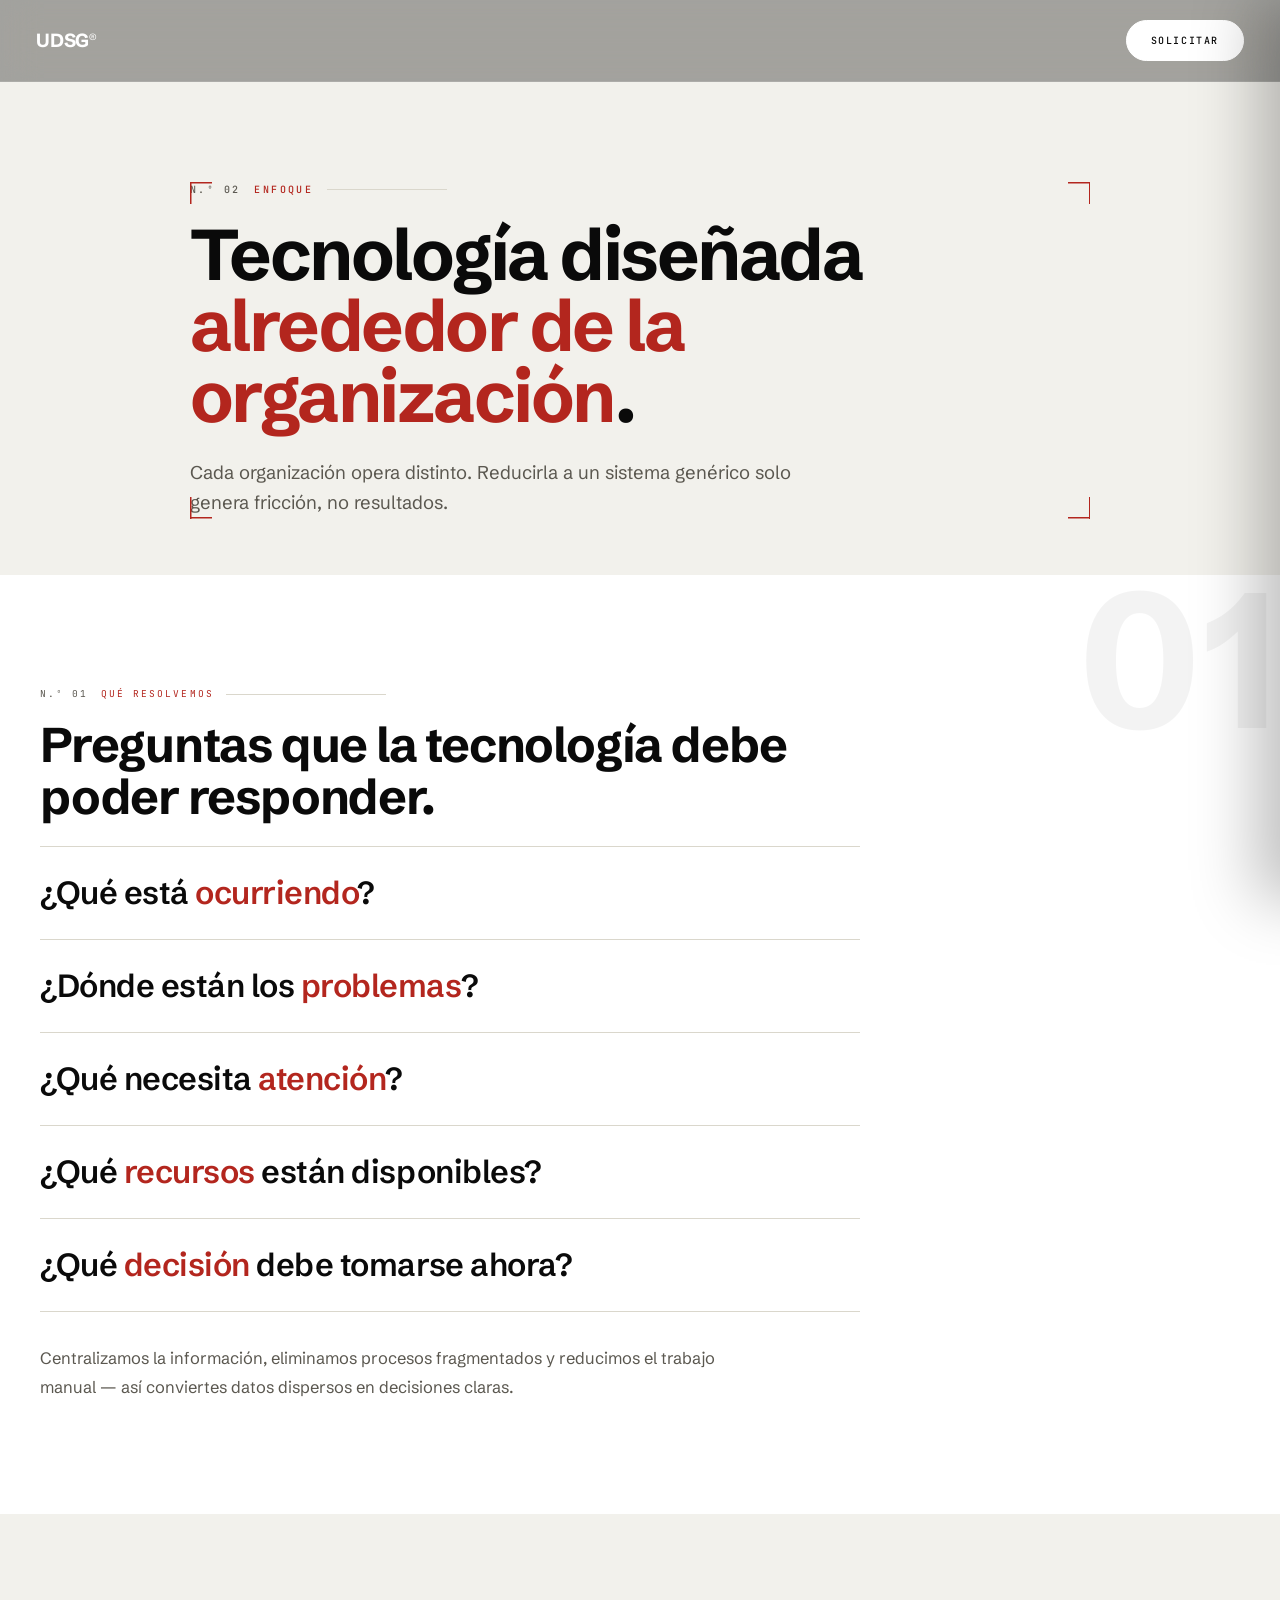
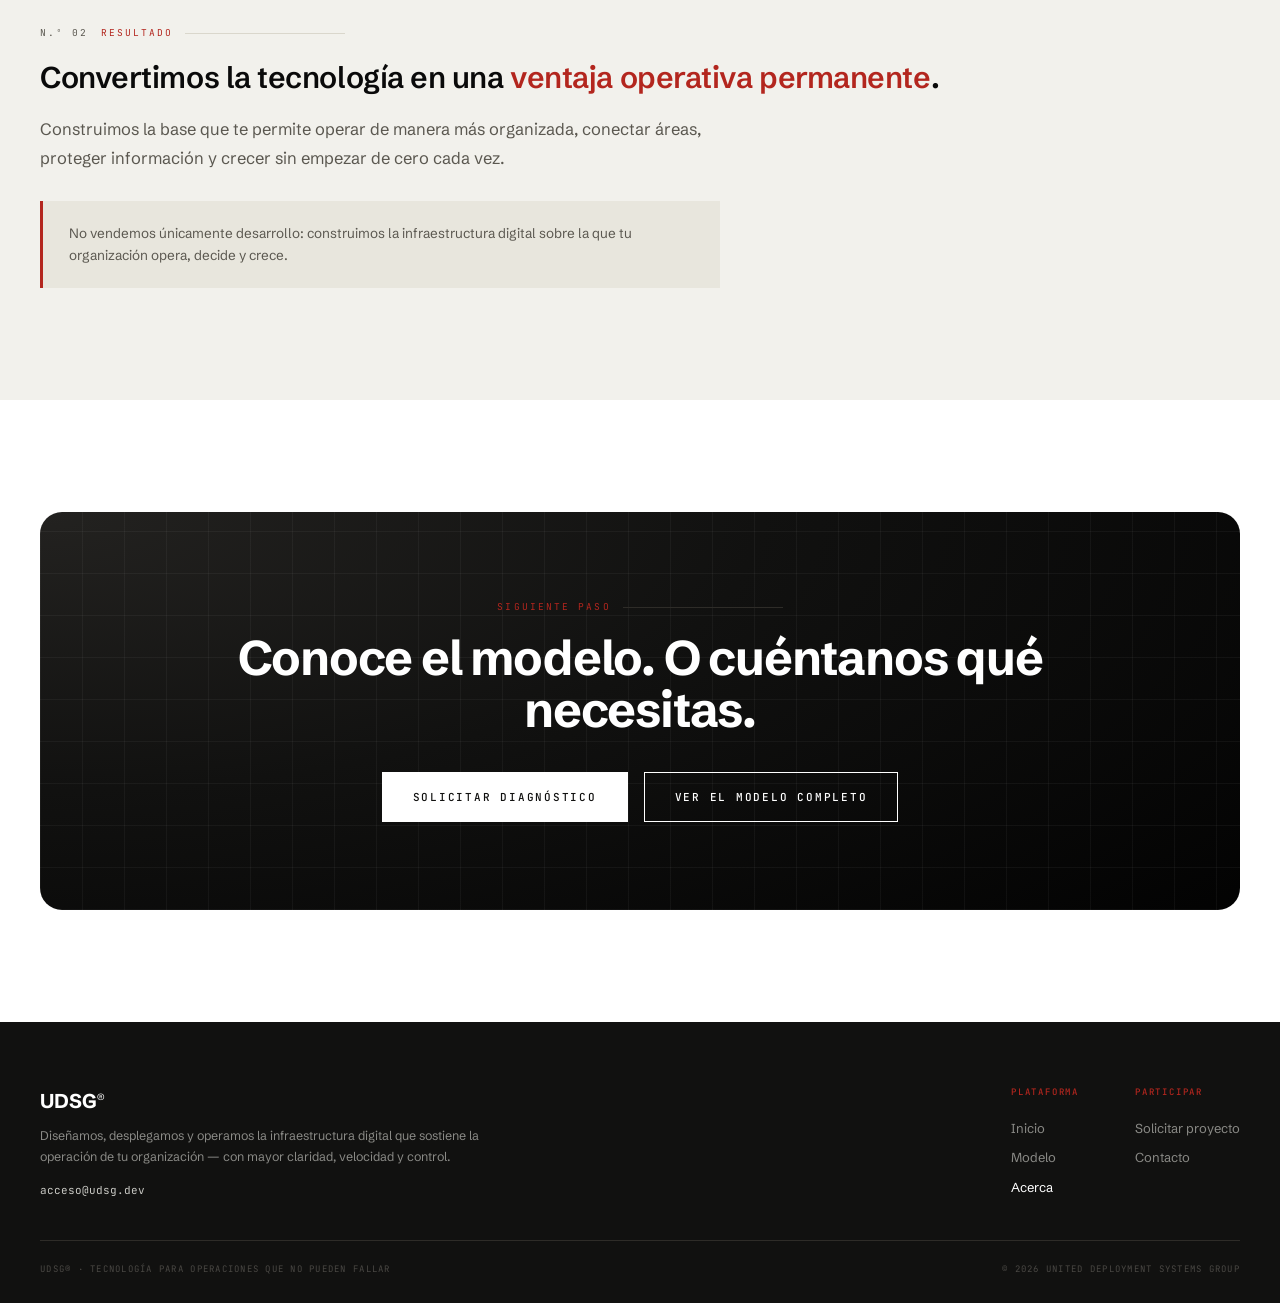
==== commit 800a8805: "Agregar campo de teléfono al formulario del panel Iniciar un proyecto" ====
--- a/acerca/index.html
+++ b/acerca/index.html
@@ -21,7 +21,7 @@
 
 <header class="site-header">
   <a href="/" class="brand">UDSG<sup>®</sup></a>
-  <a href="/solicitar/" class="header-cta">Solicitar</a>
+  <a href="#" class="header-cta js-open-request">Solicitar</a>
 </header>
 
 <section class="hero" style="padding-bottom:56px">
@@ -67,7 +67,7 @@
       <div class="section-eyebrow">Siguiente paso</div>
       <h2>Conoce el modelo. O cuéntanos qué necesitas.</h2>
       <div class="hero-actions" style="justify-content:center;margin-top:36px">
-        <a class="btn solid on-dark" href="/solicitar/">Solicitar diagnóstico</a>
+        <a class="btn solid on-dark js-open-request" href="#">Solicitar diagnóstico</a>
         <a class="btn on-dark" href="/modelo/">Ver el modelo completo</a>
       </div>
     </div>
@@ -90,7 +90,7 @@
       </div>
       <div>
         <h6>Participar</h6>
-        <a href="/solicitar/">Solicitar proyecto</a>
+        <a href="#" class="js-open-request">Solicitar proyecto</a>
         <a href="mailto:acceso@udsg.dev">Contacto</a>
       </div>
     </div>
@@ -101,6 +101,49 @@
   </div>
 </footer>
 
+<div class="req-overlay" id="reqOverlay"></div>
+<aside class="req-drawer" id="reqDrawer" aria-hidden="true">
+  <div class="req-drawer-head">
+    <div>
+      <div class="req-eyebrow">Formulario 14 · Inicio de proyecto</div>
+      <h3>Cuéntanos cómo opera tu organización</h3>
+    </div>
+    <button class="req-close" id="reqClose" aria-label="Cerrar" type="button">✕</button>
+  </div>
+  <div class="req-drawer-body">
+    <p class="req-lede">Con esa información diseñamos la primera propuesta de intervención tecnológica. Te contactaremos para agendar una conversación.</p>
+    <div class="req-field"><label>Nombre / Organización <em>*</em></label><input type="text" id="fOrg" placeholder="—" autocomplete="name"></div>
+    <div class="req-field"><label>Correo de contacto <em>*</em></label><input type="email" id="fMail" placeholder="—" autocomplete="email"></div>
+    <div class="req-field"><label>Teléfono</label><input type="tel" id="fPhone" placeholder="—" autocomplete="tel"></div>
+    <div class="req-field"><label>Tipo de necesidad</label>
+      <select id="fTipo">
+        <option>Plataforma o sistema interno</option>
+        <option>Automatización de procesos</option>
+        <option>Sitio, portal o aplicación</option>
+        <option>Infraestructura y hosting</option>
+        <option>Soporte y mantenimiento continuo</option>
+        <option>No estoy seguro</option>
+      </select>
+    </div>
+    <div class="req-field"><label>Urgencia</label>
+      <select id="fUrg">
+        <option>Sin fecha definida</option>
+        <option>Este mes</option>
+        <option>1–2 meses</option>
+        <option>3+ meses</option>
+      </select>
+    </div>
+    <div class="req-field">
+      <label>Descripción de la necesidad <em>*</em> <span class="req-count" id="reqCount">0 / 400</span></label>
+      <textarea id="fDesc" rows="5" maxlength="400" placeholder="Cómo opera tu organización hoy, qué necesita y qué te gustaría lograr."></textarea>
+    </div>
+    <button class="req-submit" id="reqSend" type="button">Enviar solicitud</button>
+    <div class="req-msg" id="reqMsg"></div>
+    <div class="req-note">Campos marcados con * obligatorios · Te contactaremos para agendar una conversación</div>
+  </div>
+</aside>
+
 <script src="/nav.js"></script>
+<script src="/request-drawer.js"></script>
 </body>
 </html>
--- a/style.css
+++ b/style.css
@@ -244,3 +244,30 @@
 @media (prefers-reduced-motion:reduce){
   html{scroll-behavior:auto}
 }
+
+/* ---------------- PANEL "INICIAR UN PROYECTO" (reemplaza la página /solicitar/) ---------------- */
+.req-overlay{position:fixed;inset:0;background:rgba(8,9,11,0.55);backdrop-filter:blur(2px);z-index:998;opacity:0;pointer-events:none;transition:opacity .3s ease}
+.req-overlay.is-open{opacity:1;pointer-events:auto}
+.req-drawer{position:fixed;top:0;right:0;height:100%;width:min(460px,100%);background:#F3F2EE;color:#14161A;z-index:999;box-shadow:-24px 0 60px rgba(0,0,0,0.25);transform:translateX(100%);transition:transform .4s cubic-bezier(0.16,1,0.3,1);display:flex;flex-direction:column;overflow-y:auto;font-family:-apple-system,BlinkMacSystemFont,'Segoe UI',Roboto,sans-serif}
+.req-drawer.is-open{transform:translateX(0)}
+.req-drawer-head{display:flex;justify-content:space-between;align-items:flex-start;gap:16px;padding:32px 32px 20px;border-bottom:1px solid rgba(20,22,26,0.1)}
+.req-eyebrow{font-family:'JetBrains Mono',monospace;font-size:10.5px;letter-spacing:.12em;text-transform:uppercase;color:#6B6F7C;margin-bottom:10px}
+.req-drawer-head h3{font-size:21px;font-weight:600;letter-spacing:-0.01em;line-height:1.25;margin:0;color:#14161A}
+.req-close{background:none;border:1px solid rgba(20,22,26,0.16);color:#14161A;width:34px;height:34px;border-radius:50%;cursor:pointer;font-size:15px;flex-shrink:0;transition:.15s}
+.req-close:hover{background:rgba(20,22,26,0.06)}
+.req-drawer-body{padding:26px 32px 40px;display:flex;flex-direction:column;gap:18px}
+.req-lede{font-size:14px;line-height:1.6;color:#5B5850;margin:0 0 4px}
+.req-field{display:flex;flex-direction:column;gap:8px}
+.req-field label{font-size:12px;font-weight:500;color:#3A3F49;display:flex;justify-content:space-between;gap:8px}
+.req-field label em{color:#B3261E;font-style:normal}
+.req-field input,.req-field select,.req-field textarea{background:#FFFFFF;border:1px solid rgba(20,22,26,0.16);color:#14161A;border-radius:10px;padding:12px 14px;font-size:14px;font-family:inherit;transition:border-color .15s ease}
+.req-field input:focus,.req-field select:focus,.req-field textarea:focus{outline:none;border-color:#2F4BFF}
+.req-field.err input,.req-field.err textarea{border-color:#B3261E}
+.req-field textarea{resize:vertical;min-height:110px}
+.req-count{font-weight:400;color:#8A8A86;font-size:11px}
+.req-submit{background:#2F4BFF;color:#fff;border:none;border-radius:999px;padding:14px 22px;font-size:14px;font-weight:500;cursor:pointer;transition:background .15s ease;margin-top:6px}
+.req-submit:hover{background:#1B2C99}
+.req-submit:disabled{opacity:.7;cursor:default}
+.req-msg{font-family:'JetBrains Mono',monospace;font-size:12px;min-height:16px}
+.req-note{font-size:11px;color:#8A8A86;line-height:1.5}
+@media (max-width:560px){.req-drawer{width:100%}}
